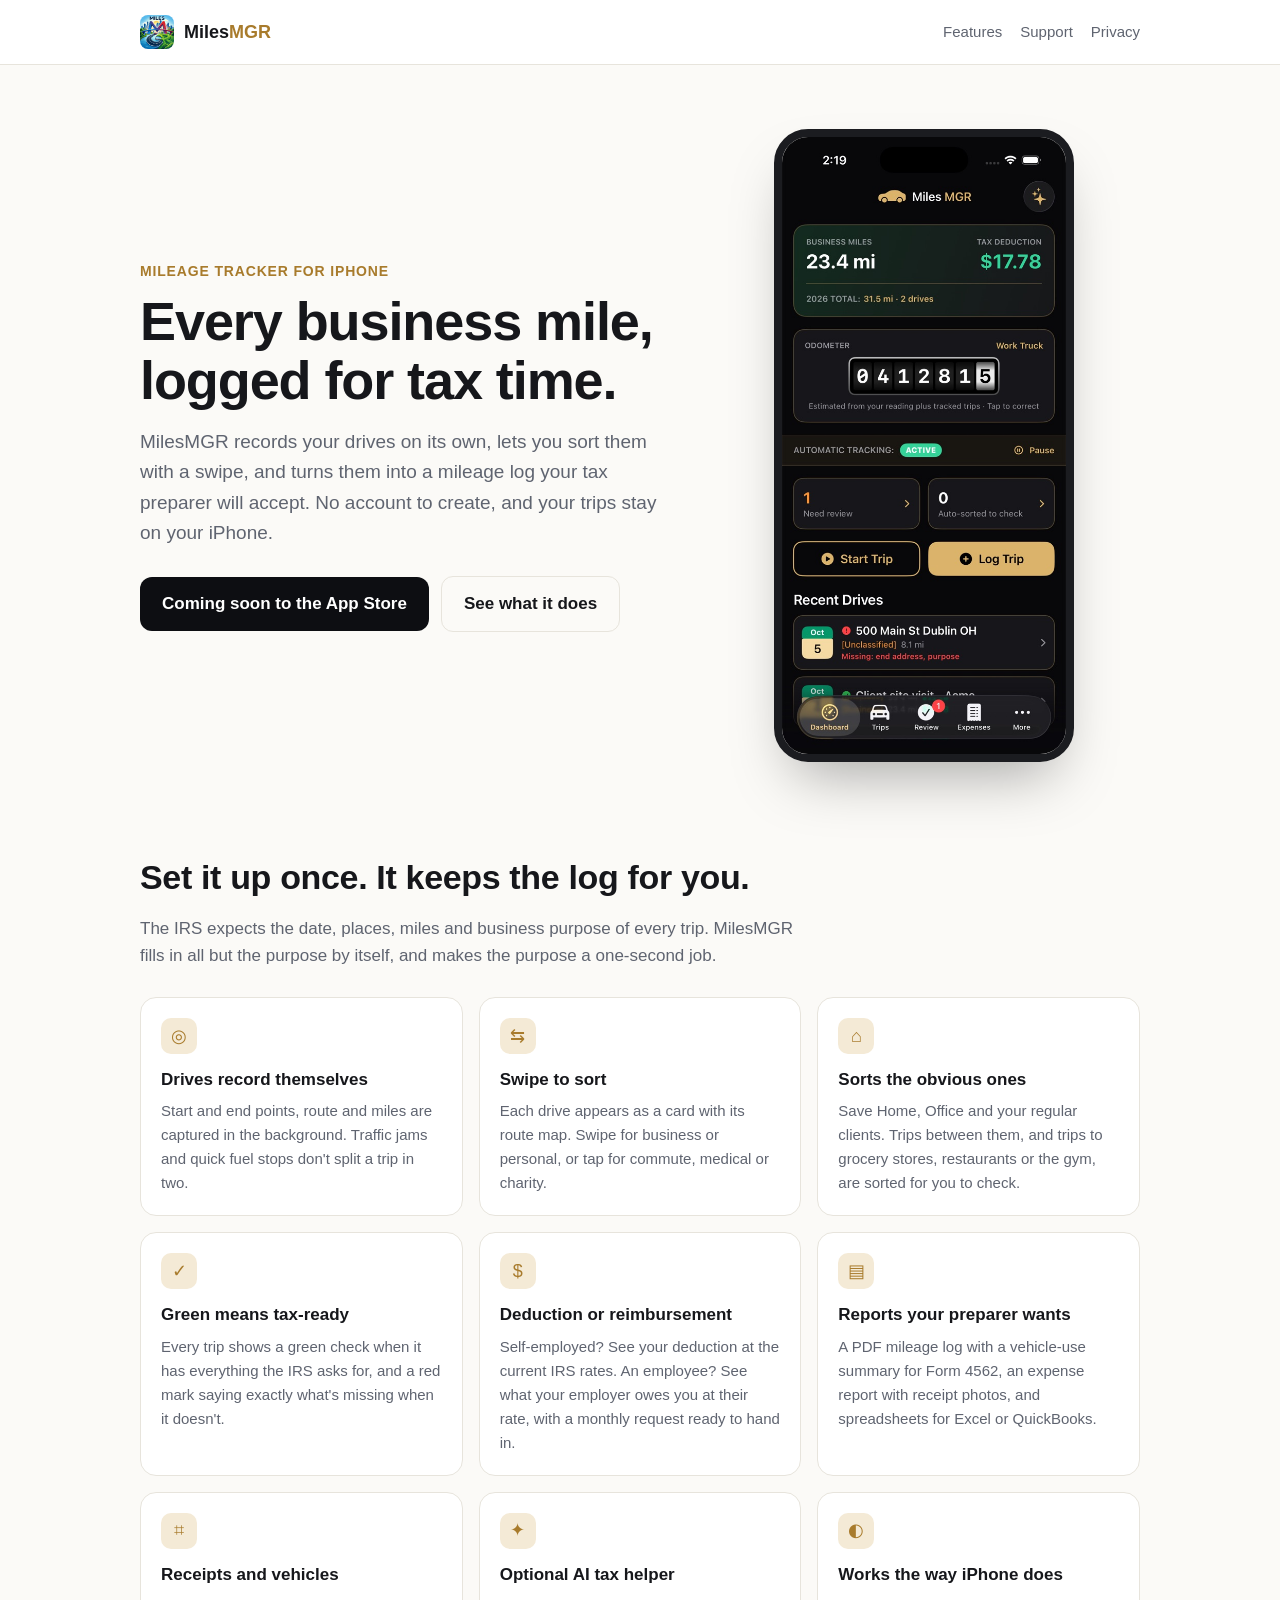
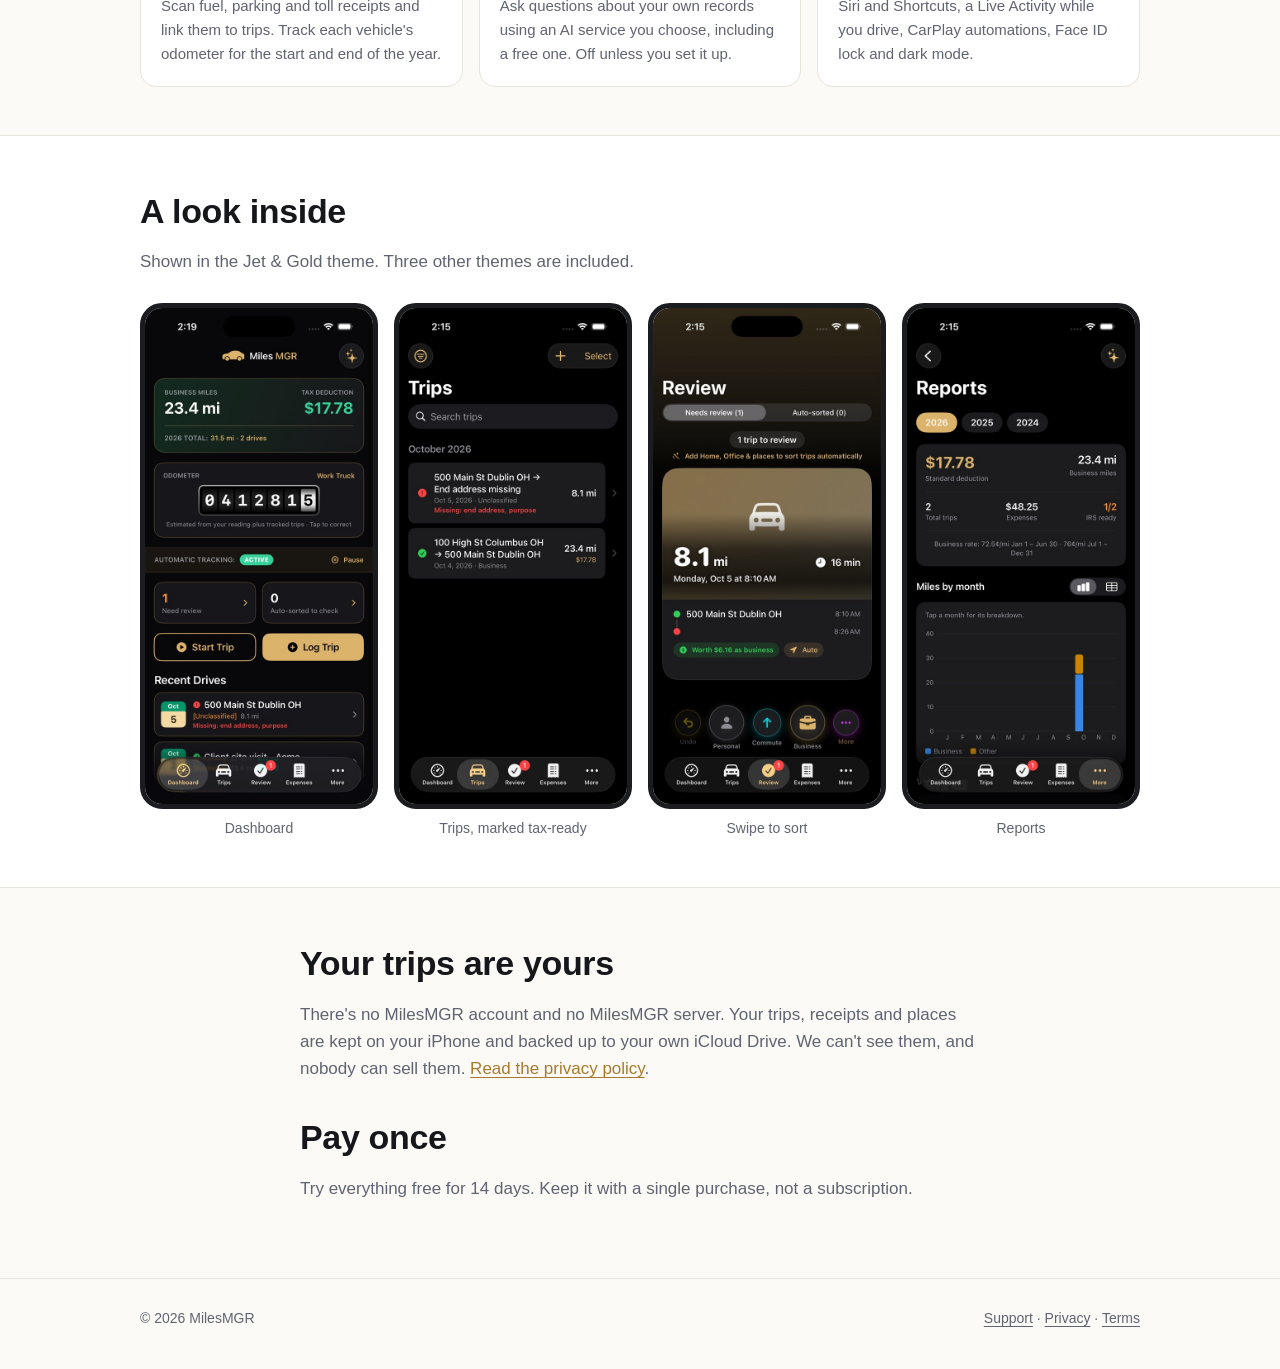
==== index.html @ 3731563b "MilesMGR website: home, support, privacy policy and terms Co-Authored-By: Claude Opus 5.5 <noreply@a" ====
<!doctype html>
<html lang="en">
<head>
<meta charset="utf-8">
<meta name="viewport" content="width=device-width, initial-scale=1">
<title>MilesMGR — Mileage Tracker for Taxes</title>
<meta name="description" content="MilesMGR records your drives automatically and turns them into an IRS-ready mileage log. No account, no subscription, and your trips stay on your iPhone.">
<meta property="og:title" content="MilesMGR — Mileage Tracker for Taxes">
<meta property="og:description" content="Automatic drive tracking, swipe to sort, IRS-ready reports. Your trips stay on your iPhone.">
<meta property="og:image" content="img/1-Dashboard.jpg">
<link rel="icon" href="img/icon.png">
<link rel="apple-touch-icon" href="img/icon.png">
<link rel="stylesheet" href="style.css">
</head>
<body>
<header class="site-head">
  <div class="wrap">
    <a class="brand" href="./"><img src="img/icon.png" alt=""><span>Miles<b>MGR</b></span></a>
    <nav class="nav">
      <a href="#features" class="hide-sm">Features</a>
      <a href="support.html">Support</a>
      <a href="privacy.html">Privacy</a>
    </nav>
  </div>
</header>

<main>
  <div class="wrap hero">
    <div>
      <div class="eyebrow">Mileage tracker for iPhone</div>
      <h1>Every business mile, logged for tax time.</h1>
      <p class="lede">MilesMGR records your drives on its own, lets you sort them with a swipe, and turns them into a mileage log your tax preparer will accept. No account to create, and your trips stay on your iPhone.</p>
      <div class="cta">
        <!-- Replace with the App Store link once the app is live. -->
        <a class="btn btn-primary" href="support.html">Coming soon to the App Store</a>
        <a class="btn btn-ghost" href="#features">See what it does</a>
      </div>
    </div>
    <img class="phone" src="img/1-Dashboard.jpg" alt="MilesMGR Dashboard showing business miles, the tax deduction so far, an odometer and recent drives" width="300">
  </div>

  <section id="features">
    <div class="wrap">
      <h2>Set it up once. It keeps the log for you.</h2>
      <p class="sub">The IRS expects the date, places, miles and business purpose of every trip. MilesMGR fills in all but the purpose by itself, and makes the purpose a one-second job.</p>
      <div class="grid">
        <div class="card"><div class="icon" aria-hidden="true">◎</div><h3>Drives record themselves</h3><p>Start and end points, route and miles are captured in the background. Traffic jams and quick fuel stops don't split a trip in two.</p></div>
        <div class="card"><div class="icon" aria-hidden="true">⇆</div><h3>Swipe to sort</h3><p>Each drive appears as a card with its route map. Swipe for business or personal, or tap for commute, medical or charity.</p></div>
        <div class="card"><div class="icon" aria-hidden="true">⌂</div><h3>Sorts the obvious ones</h3><p>Save Home, Office and your regular clients. Trips between them, and trips to grocery stores, restaurants or the gym, are sorted for you to check.</p></div>
        <div class="card"><div class="icon" aria-hidden="true">✓</div><h3>Green means tax-ready</h3><p>Every trip shows a green check when it has everything the IRS asks for, and a red mark saying exactly what's missing when it doesn't.</p></div>
        <div class="card"><div class="icon" aria-hidden="true">$</div><h3>Deduction or reimbursement</h3><p>Self-employed? See your deduction at the current IRS rates. An employee? See what your employer owes you at their rate, with a monthly request ready to hand in.</p></div>
        <div class="card"><div class="icon" aria-hidden="true">▤</div><h3>Reports your preparer wants</h3><p>A PDF mileage log with a vehicle-use summary for Form 4562, an expense report with receipt photos, and spreadsheets for Excel or QuickBooks.</p></div>
        <div class="card"><div class="icon" aria-hidden="true">⌗</div><h3>Receipts and vehicles</h3><p>Scan fuel, parking and toll receipts and link them to trips. Track each vehicle's odometer for the start and end of the year.</p></div>
        <div class="card"><div class="icon" aria-hidden="true">✦</div><h3>Optional AI tax helper</h3><p>Ask questions about your own records using an AI service you choose, including a free one. Off unless you set it up.</p></div>
        <div class="card"><div class="icon" aria-hidden="true">◐</div><h3>Works the way iPhone does</h3><p>Siri and Shortcuts, a Live Activity while you drive, CarPlay automations, Face ID lock and dark mode.</p></div>
      </div>
    </div>
  </section>

  <section class="band">
    <div class="wrap">
      <h2>A look inside</h2>
      <p class="sub">Shown in the Jet &amp; Gold theme. Three other themes are included.</p>
      <div class="shots">
        <figure><img src="img/1-Dashboard.jpg" alt="Dashboard with business miles, deduction and odometer" loading="lazy"><figcaption>Dashboard</figcaption></figure>
        <figure><img src="img/2-Trips.jpg" alt="Trips list with green and red tax-ready marks" loading="lazy"><figcaption>Trips, marked tax-ready</figcaption></figure>
        <figure><img src="img/3-Review.jpg" alt="Review card with a route map and Business, Personal and Commute buttons" loading="lazy"><figcaption>Swipe to sort</figcaption></figure>
        <figure><img src="img/5-Reports.jpg" alt="Reports with the yearly deduction and a miles-by-month chart" loading="lazy"><figcaption>Reports</figcaption></figure>
      </div>
    </div>
  </section>

  <section>
    <div class="wrap narrow">
      <h2>Your trips are yours</h2>
      <p class="sub">There's no MilesMGR account and no MilesMGR server. Your trips, receipts and places are kept on your iPhone and backed up to your own iCloud Drive. We can't see them, and nobody can sell them. <a href="privacy.html">Read the privacy policy</a>.</p>
      <h2>Pay once</h2>
      <p class="sub">Try everything free for 14 days. Keep it with a single purchase, not a subscription.</p>
    </div>
  </section>
</main>

<footer class="site-foot">
  <div class="wrap">
    <span>© 2026 MilesMGR</span>
    <span><a href="support.html">Support</a> · <a href="privacy.html">Privacy</a> · <a href="terms.html">Terms</a></span>
  </div>
</footer>
</body>
</html>
---- style.css ----
:root {
  --bg: #fbfaf7;
  --surface: #ffffff;
  --text: #16171b;
  --muted: #5f6470;
  --line: #e7e4dc;
  --gold: #a87b2c;
  --gold-soft: #f4ead6;
  --ink: #0d0e12;
  color-scheme: light dark;
}
@media (prefers-color-scheme: dark) {
  :root:not([data-theme="light"]) {
    --bg: #0b0c0f;
    --surface: #16181d;
    --text: #f2f1ee;
    --muted: #a2a5ad;
    --line: #2a2d34;
    --gold: #dcb36a;
    --gold-soft: #2a2418;
  }
}
:root[data-theme="dark"] {
  --bg: #0b0c0f; --surface: #16181d; --text: #f2f1ee; --muted: #a2a5ad;
  --line: #2a2d34; --gold: #dcb36a; --gold-soft: #2a2418;
}

* { box-sizing: border-box; margin: 0; padding: 0; }
html { -webkit-text-size-adjust: 100%; }
body {
  font: 17px/1.6 -apple-system, BlinkMacSystemFont, "SF Pro Text", "Segoe UI", Roboto, sans-serif;
  background: var(--bg);
  color: var(--text);
}
a { color: var(--gold); text-underline-offset: 3px; }
img { max-width: 100%; display: block; }

.wrap { max-width: 1040px; margin: 0 auto; padding: 0 20px; }
.narrow { max-width: 720px; }

/* Header */
.site-head { border-bottom: 1px solid var(--line); background: var(--surface); }
.site-head .wrap { display: flex; align-items: center; justify-content: space-between; gap: 16px; height: 64px; }
.brand { flex-shrink: 0; display: flex; align-items: center; gap: 10px; color: var(--text); text-decoration: none; font-weight: 700; font-size: 18px; }
.brand img { width: 34px; height: 34px; border-radius: 8px; }
.brand b { color: var(--gold); }
.nav { display: flex; gap: 18px; font-size: 15px; }
.nav a { color: var(--muted); text-decoration: none; }
.nav a:hover, .nav a[aria-current] { color: var(--text); }

/* Hero */
.hero > * { min-width: 0; }
.hero { padding-top: 64px; padding-bottom: 40px; display: grid; grid-template-columns: 1.1fr 0.9fr; gap: 40px; align-items: center; }
.eyebrow { color: var(--gold); font-weight: 600; font-size: 14px; letter-spacing: .06em; text-transform: uppercase; }
h1 { font-size: clamp(34px, 6vw, 54px); line-height: 1.08; letter-spacing: -0.02em; margin: 10px 0 18px; text-wrap: balance; }
.lede { font-size: 19px; color: var(--muted); max-width: 34em; }
.cta { display: flex; flex-wrap: wrap; gap: 12px; margin-top: 28px; align-items: center; }
.btn { display: inline-block; padding: 13px 22px; border-radius: 12px; font-weight: 600; text-decoration: none; }
.btn-primary { background: var(--ink); color: #fff; }
@media (prefers-color-scheme: dark) { :root:not([data-theme="light"]) .btn-primary { background: var(--gold); color: #111; } }
.btn-ghost { color: var(--text); border: 1px solid var(--line); }
.small { font-size: 14px; color: var(--muted); }
.phone { border-radius: 34px; border: 8px solid #1b1c20; box-shadow: 0 30px 60px -20px rgba(0,0,0,.35); width: 100%; max-width: 300px; height: auto; margin: 0 auto; }

/* Sections */
section { padding: 48px 0; }
h2 { font-size: clamp(26px, 4vw, 34px); letter-spacing: -0.01em; margin-bottom: 10px; text-wrap: balance; }
.sub { color: var(--muted); max-width: 40em; margin-bottom: 28px; }
.grid { display: grid; grid-template-columns: repeat(3, 1fr); gap: 16px; }
.card { background: var(--surface); border: 1px solid var(--line); border-radius: 16px; padding: 20px; }
.card h3 { font-size: 17px; margin-bottom: 6px; }
.card p { color: var(--muted); font-size: 15px; }
.icon { width: 36px; height: 36px; border-radius: 10px; background: var(--gold-soft); color: var(--gold); display: grid; place-items: center; font-size: 18px; margin-bottom: 12px; }

.shots { display: grid; grid-template-columns: repeat(4, 1fr); gap: 16px; }
.shots figure { text-align: center; }
.shots img { border-radius: 22px; border: 5px solid #1b1c20; }
.shots figcaption { font-size: 14px; color: var(--muted); margin-top: 8px; }

.compare { width: 100%; border-collapse: collapse; background: var(--surface); border: 1px solid var(--line); border-radius: 16px; overflow: hidden; font-size: 15px; }
.compare th, .compare td { padding: 12px 16px; text-align: left; border-bottom: 1px solid var(--line); }
.compare tr:last-child td { border-bottom: 0; }
.compare th { font-size: 13px; text-transform: uppercase; letter-spacing: .05em; color: var(--muted); }
.yes { color: var(--gold); font-weight: 700; }
.table-scroll { overflow-x: auto; }

.band { background: var(--surface); border-top: 1px solid var(--line); border-bottom: 1px solid var(--line); }

/* Documents (privacy, terms, support) */
.doc { padding-top: 48px; padding-bottom: 72px; }
.doc h1 { font-size: clamp(30px, 5vw, 40px); margin-bottom: 6px; }
.doc .updated { color: var(--muted); font-size: 14px; margin-bottom: 28px; }
.doc h2 { font-size: 21px; margin: 32px 0 8px; }
.doc p, .doc li { max-width: 68ch; }
.doc p { margin-bottom: 12px; }
.doc ul { padding-left: 22px; margin-bottom: 12px; }
.doc li { margin-bottom: 6px; }
.summary { background: var(--gold-soft); border-radius: 14px; padding: 18px 20px; margin-bottom: 8px; }
.summary ul { margin: 6px 0 0; }
.faq details { background: var(--surface); border: 1px solid var(--line); border-radius: 12px; padding: 14px 18px; margin-bottom: 10px; }
.faq summary { cursor: pointer; font-weight: 600; }
.faq details p { margin: 10px 0 2px; color: var(--muted); }
.contact { background: var(--surface); border: 1px solid var(--line); border-radius: 16px; padding: 22px; margin: 8px 0 28px; }
.contact a.btn { margin-top: 12px; }

/* Footer */
.site-foot { border-top: 1px solid var(--line); padding: 28px 0 40px; color: var(--muted); font-size: 14px; }
.site-foot .wrap { display: flex; flex-wrap: wrap; justify-content: space-between; gap: 12px; }
.site-foot a { color: var(--muted); }

@media (max-width: 820px) {
  .hero { grid-template-columns: 1fr; padding-top: 40px; }
  .grid { grid-template-columns: 1fr; }
  .shots { grid-template-columns: repeat(2, 1fr); }
  .nav { gap: 14px; font-size: 14px; }
}
@media (max-width: 420px) {
  .nav a.hide-sm { display: none; }
  .brand { font-size: 17px; }
  .brand img { width: 30px; height: 30px; }
}
@media (max-width: 340px) {
  .wrap { padding: 0 14px; }
  .nav { gap: 10px; }
}
body { overflow-wrap: break-word; }
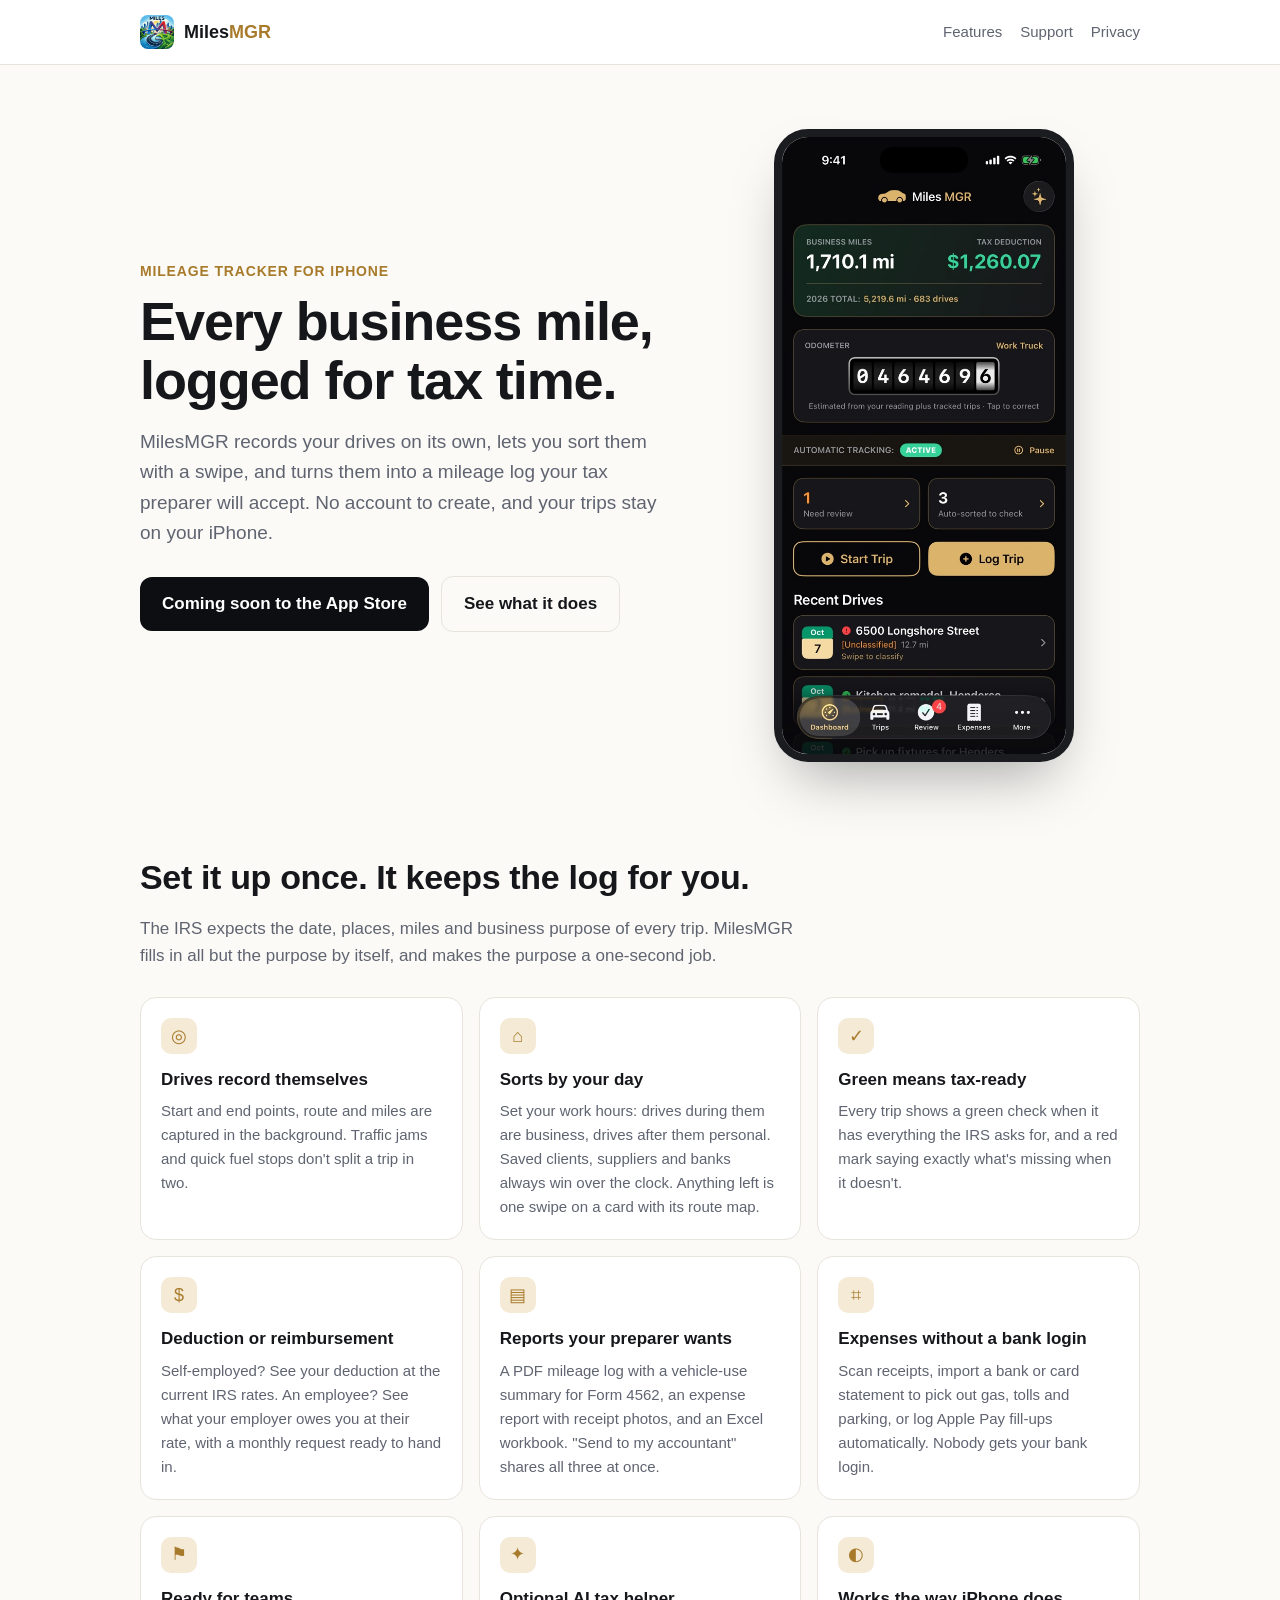
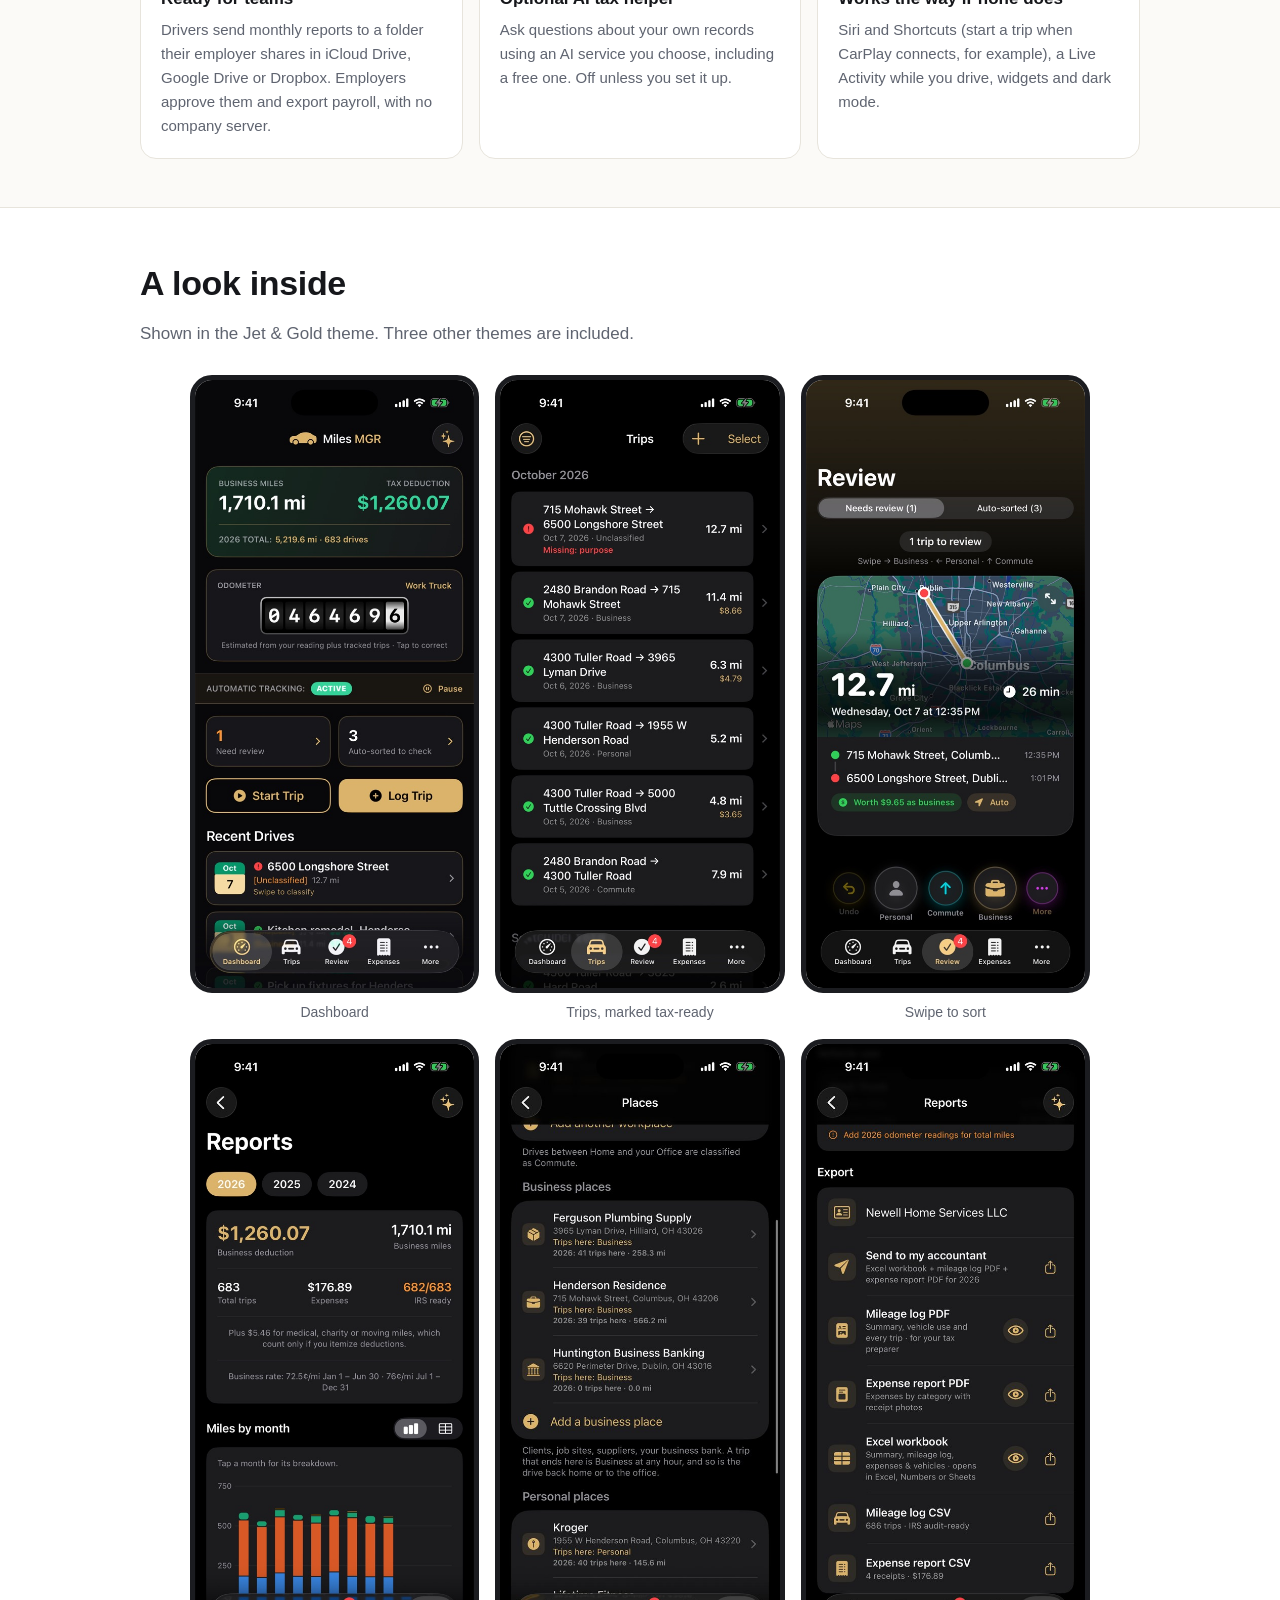
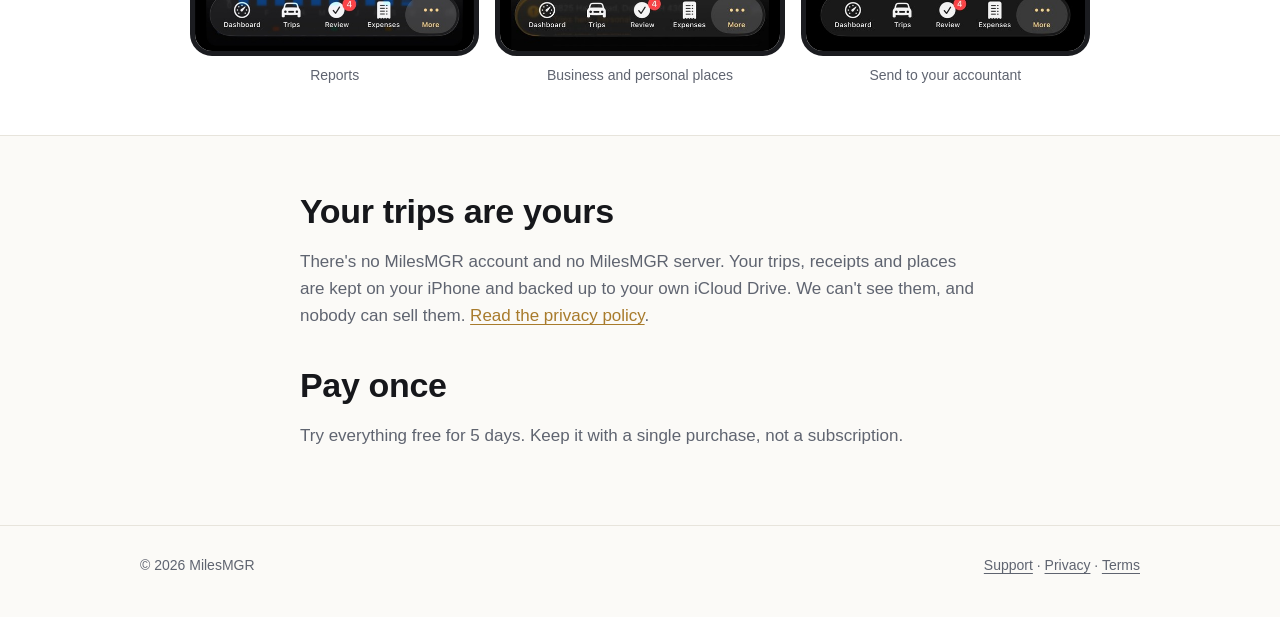
==== commit 3c5e5154: "Bring the site up to date with the app 5-day trial; work hours and business/personal places; Excel a" ====
--- a/index.html
+++ b/index.html
@@ -4,9 +4,9 @@
 <meta charset="utf-8">
 <meta name="viewport" content="width=device-width, initial-scale=1">
 <title>MilesMGR — Mileage Tracker for Taxes</title>
-<meta name="description" content="MilesMGR records your drives automatically and turns them into an IRS-ready mileage log. No account, no subscription, and your trips stay on your iPhone.">
+<meta name="description" content="MilesMGR records your drives automatically, sorts them by your work hours and places, and turns them into an IRS-ready mileage log. Free 5-day trial, then pay once. Your trips stay on your iPhone.">
 <meta property="og:title" content="MilesMGR — Mileage Tracker for Taxes">
-<meta property="og:description" content="Automatic drive tracking, swipe to sort, IRS-ready reports. Your trips stay on your iPhone.">
+<meta property="og:description" content="Automatic drive tracking, smart sorting, IRS-ready reports. Pay once; your trips stay on your iPhone.">
 <meta property="og:image" content="img/1-Dashboard.jpg">
 <link rel="icon" href="img/icon.png">
 <link rel="apple-touch-icon" href="img/icon.png">
@@ -45,14 +45,14 @@
       <p class="sub">The IRS expects the date, places, miles and business purpose of every trip. MilesMGR fills in all but the purpose by itself, and makes the purpose a one-second job.</p>
       <div class="grid">
         <div class="card"><div class="icon" aria-hidden="true">◎</div><h3>Drives record themselves</h3><p>Start and end points, route and miles are captured in the background. Traffic jams and quick fuel stops don't split a trip in two.</p></div>
-        <div class="card"><div class="icon" aria-hidden="true">⇆</div><h3>Swipe to sort</h3><p>Each drive appears as a card with its route map. Swipe for business or personal, or tap for commute, medical or charity.</p></div>
-        <div class="card"><div class="icon" aria-hidden="true">⌂</div><h3>Sorts the obvious ones</h3><p>Save Home, Office and your regular clients. Trips between them, and trips to grocery stores, restaurants or the gym, are sorted for you to check.</p></div>
+        <div class="card"><div class="icon" aria-hidden="true">⌂</div><h3>Sorts by your day</h3><p>Set your work hours: drives during them are business, drives after them personal. Saved clients, suppliers and banks always win over the clock. Anything left is one swipe on a card with its route map.</p></div>
         <div class="card"><div class="icon" aria-hidden="true">✓</div><h3>Green means tax-ready</h3><p>Every trip shows a green check when it has everything the IRS asks for, and a red mark saying exactly what's missing when it doesn't.</p></div>
         <div class="card"><div class="icon" aria-hidden="true">$</div><h3>Deduction or reimbursement</h3><p>Self-employed? See your deduction at the current IRS rates. An employee? See what your employer owes you at their rate, with a monthly request ready to hand in.</p></div>
-        <div class="card"><div class="icon" aria-hidden="true">▤</div><h3>Reports your preparer wants</h3><p>A PDF mileage log with a vehicle-use summary for Form 4562, an expense report with receipt photos, and spreadsheets for Excel or QuickBooks.</p></div>
-        <div class="card"><div class="icon" aria-hidden="true">⌗</div><h3>Receipts and vehicles</h3><p>Scan fuel, parking and toll receipts and link them to trips. Track each vehicle's odometer for the start and end of the year.</p></div>
+        <div class="card"><div class="icon" aria-hidden="true">▤</div><h3>Reports your preparer wants</h3><p>A PDF mileage log with a vehicle-use summary for Form 4562, an expense report with receipt photos, and an Excel workbook. "Send to my accountant" shares all three at once.</p></div>
+        <div class="card"><div class="icon" aria-hidden="true">⌗</div><h3>Expenses without a bank login</h3><p>Scan receipts, import a bank or card statement to pick out gas, tolls and parking, or log Apple Pay fill-ups automatically. Nobody gets your bank login.</p></div>
+        <div class="card"><div class="icon" aria-hidden="true">⚑</div><h3>Ready for teams</h3><p>Drivers send monthly reports to a folder their employer shares in iCloud Drive, Google Drive or Dropbox. Employers approve them and export payroll, with no company server.</p></div>
         <div class="card"><div class="icon" aria-hidden="true">✦</div><h3>Optional AI tax helper</h3><p>Ask questions about your own records using an AI service you choose, including a free one. Off unless you set it up.</p></div>
-        <div class="card"><div class="icon" aria-hidden="true">◐</div><h3>Works the way iPhone does</h3><p>Siri and Shortcuts, a Live Activity while you drive, CarPlay automations, Face ID lock and dark mode.</p></div>
+        <div class="card"><div class="icon" aria-hidden="true">◐</div><h3>Works the way iPhone does</h3><p>Siri and Shortcuts (start a trip when CarPlay connects, for example), a Live Activity while you drive, widgets and dark mode.</p></div>
       </div>
     </div>
   </section>
@@ -66,6 +66,8 @@
         <figure><img src="img/2-Trips.jpg" alt="Trips list with green and red tax-ready marks" loading="lazy"><figcaption>Trips, marked tax-ready</figcaption></figure>
         <figure><img src="img/3-Review.jpg" alt="Review card with a route map and Business, Personal and Commute buttons" loading="lazy"><figcaption>Swipe to sort</figcaption></figure>
         <figure><img src="img/5-Reports.jpg" alt="Reports with the yearly deduction and a miles-by-month chart" loading="lazy"><figcaption>Reports</figcaption></figure>
+        <figure><img src="img/6-Places.jpg" alt="Places screen with business places such as a supplier and a business bank, and personal places such as a grocery store" loading="lazy"><figcaption>Business and personal places</figcaption></figure>
+        <figure><img src="img/7-Export.jpg" alt="Export options: Send to my accountant, PDF reports and an Excel workbook" loading="lazy"><figcaption>Send to your accountant</figcaption></figure>
       </div>
     </div>
   </section>
@@ -75,7 +77,7 @@
       <h2>Your trips are yours</h2>
       <p class="sub">There's no MilesMGR account and no MilesMGR server. Your trips, receipts and places are kept on your iPhone and backed up to your own iCloud Drive. We can't see them, and nobody can sell them. <a href="privacy.html">Read the privacy policy</a>.</p>
       <h2>Pay once</h2>
-      <p class="sub">Try everything free for 14 days. Keep it with a single purchase, not a subscription.</p>
+      <p class="sub">Try everything free for 5 days. Keep it with a single purchase, not a subscription.</p>
     </div>
   </section>
 </main>
--- a/style.css
+++ b/style.css
@@ -72,7 +72,7 @@
 .card p { color: var(--muted); font-size: 15px; }
 .icon { width: 36px; height: 36px; border-radius: 10px; background: var(--gold-soft); color: var(--gold); display: grid; place-items: center; font-size: 18px; margin-bottom: 12px; }
 
-.shots { display: grid; grid-template-columns: repeat(4, 1fr); gap: 16px; }
+.shots { display: grid; grid-template-columns: repeat(3, 1fr); gap: 16px; max-width: 900px; margin: 0 auto; }
 .shots figure { text-align: center; }
 .shots img { border-radius: 22px; border: 5px solid #1b1c20; }
 .shots figcaption { font-size: 14px; color: var(--muted); margin-top: 8px; }
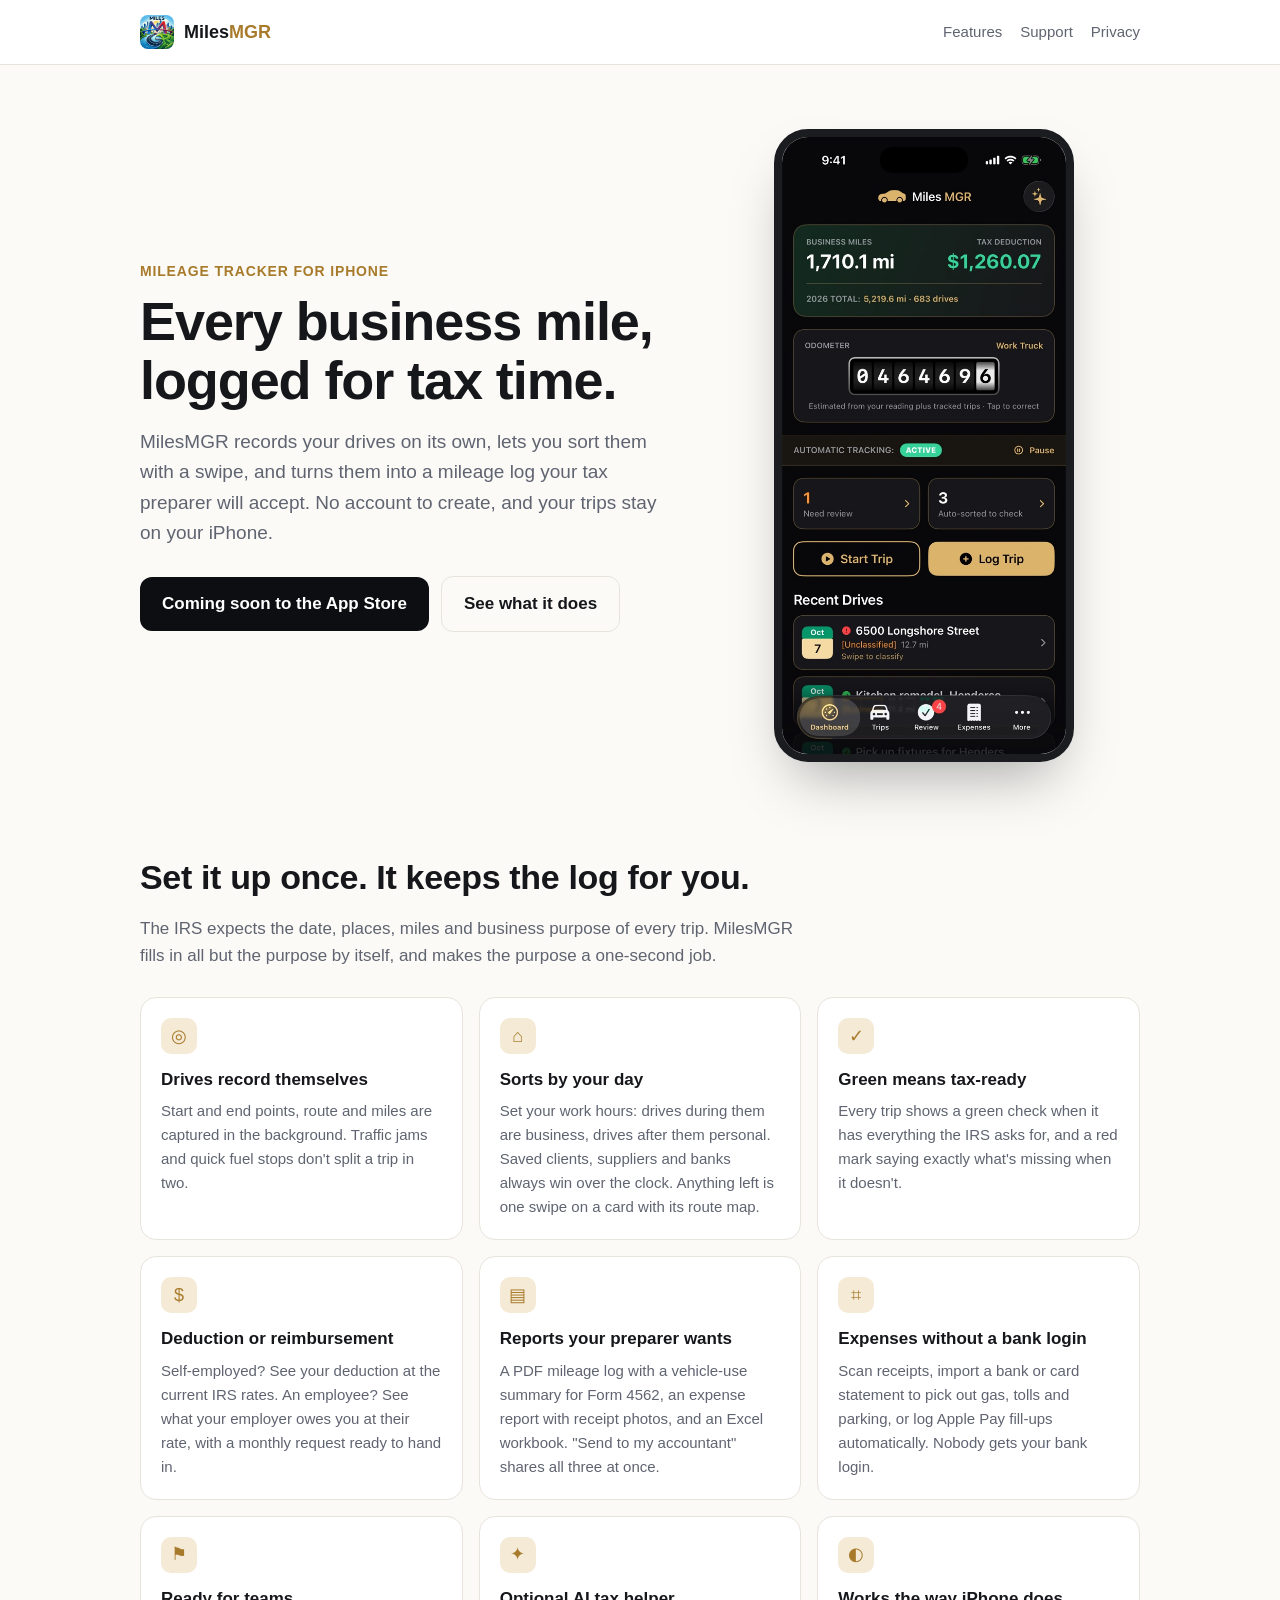
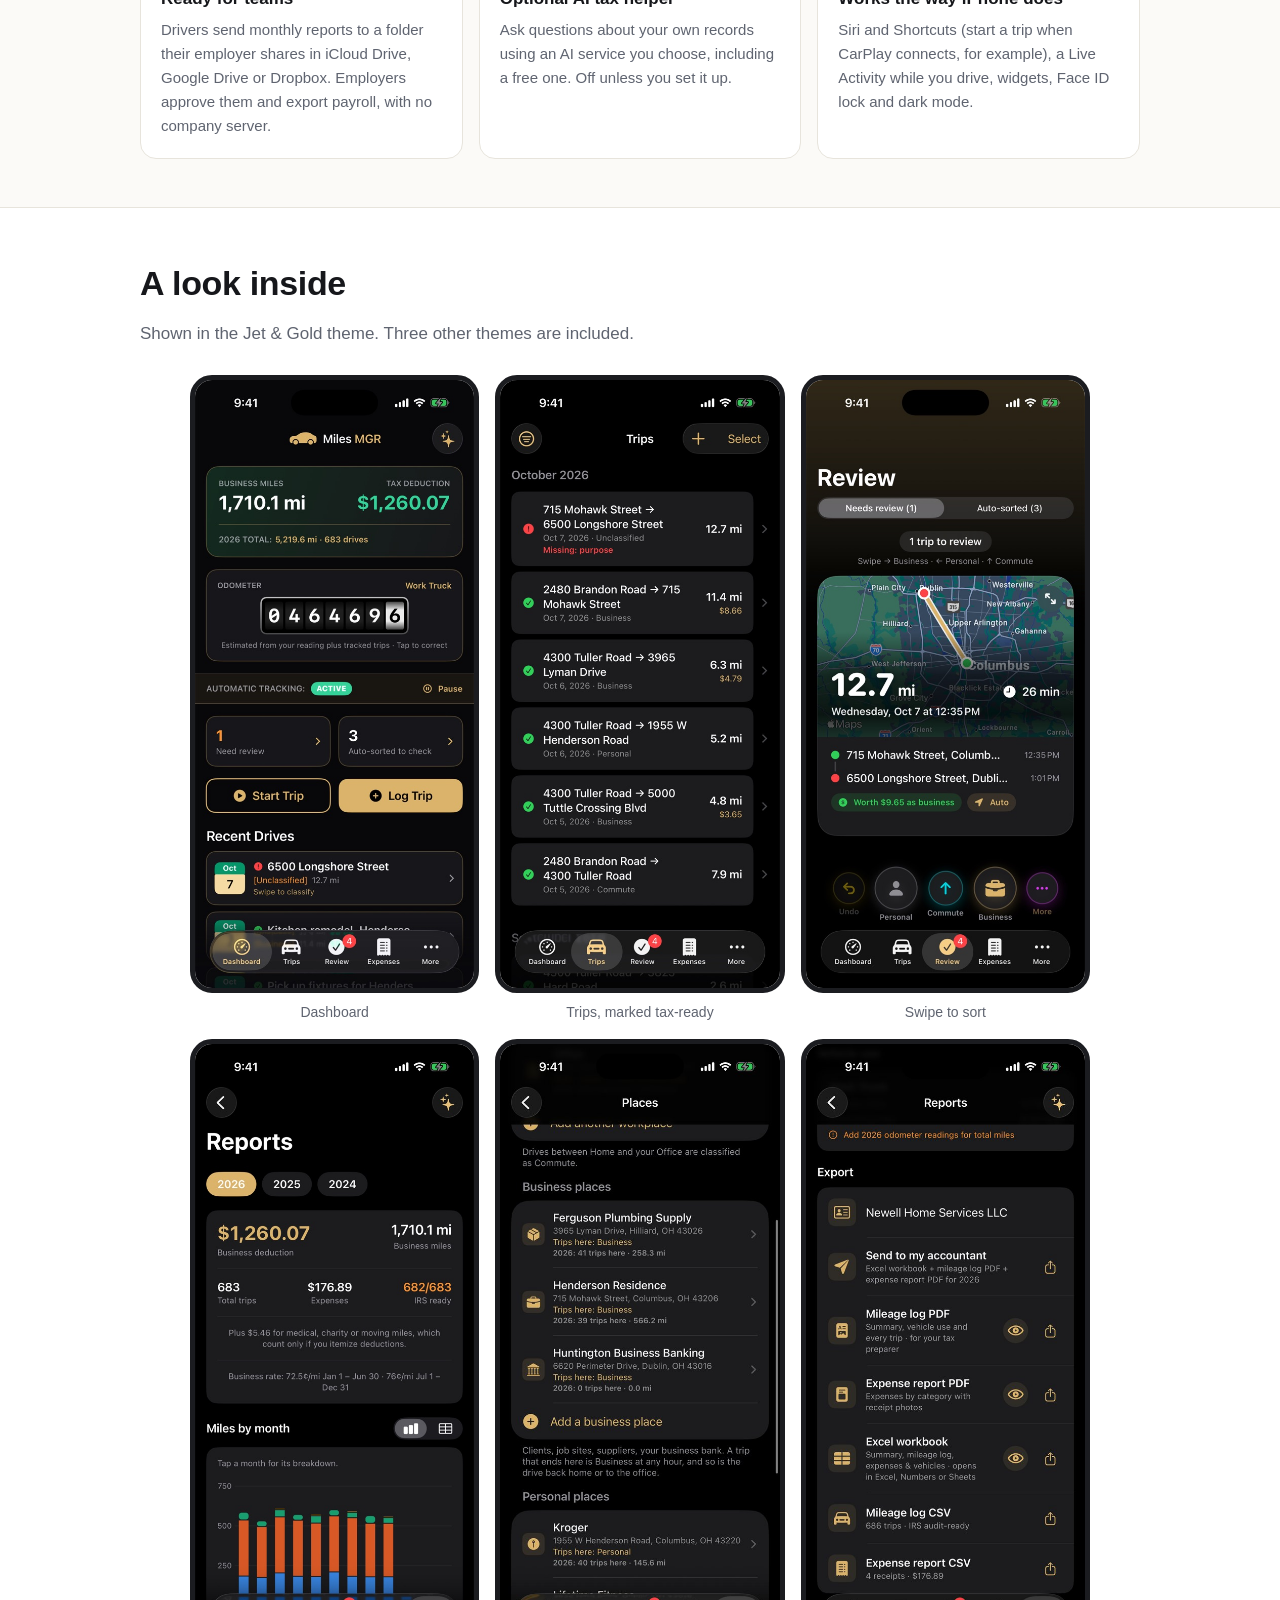
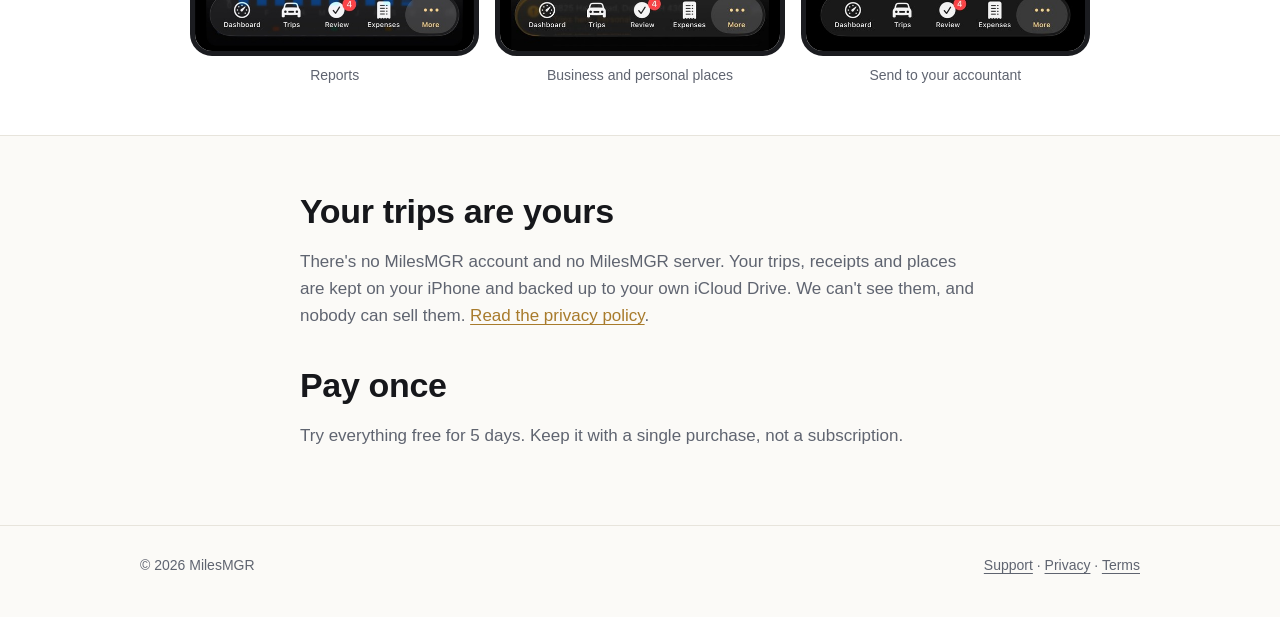
==== commit c65006d0: "Face ID lock is back on the home page (it now works in the app) Co-Authored-By: Claude Opus 5.5 <nor" ====
--- a/index.html
+++ b/index.html
@@ -52,7 +52,7 @@
         <div class="card"><div class="icon" aria-hidden="true">⌗</div><h3>Expenses without a bank login</h3><p>Scan receipts, import a bank or card statement to pick out gas, tolls and parking, or log Apple Pay fill-ups automatically. Nobody gets your bank login.</p></div>
         <div class="card"><div class="icon" aria-hidden="true">⚑</div><h3>Ready for teams</h3><p>Drivers send monthly reports to a folder their employer shares in iCloud Drive, Google Drive or Dropbox. Employers approve them and export payroll, with no company server.</p></div>
         <div class="card"><div class="icon" aria-hidden="true">✦</div><h3>Optional AI tax helper</h3><p>Ask questions about your own records using an AI service you choose, including a free one. Off unless you set it up.</p></div>
-        <div class="card"><div class="icon" aria-hidden="true">◐</div><h3>Works the way iPhone does</h3><p>Siri and Shortcuts (start a trip when CarPlay connects, for example), a Live Activity while you drive, widgets and dark mode.</p></div>
+        <div class="card"><div class="icon" aria-hidden="true">◐</div><h3>Works the way iPhone does</h3><p>Siri and Shortcuts (start a trip when CarPlay connects, for example), a Live Activity while you drive, widgets, Face ID lock and dark mode.</p></div>
       </div>
     </div>
   </section>
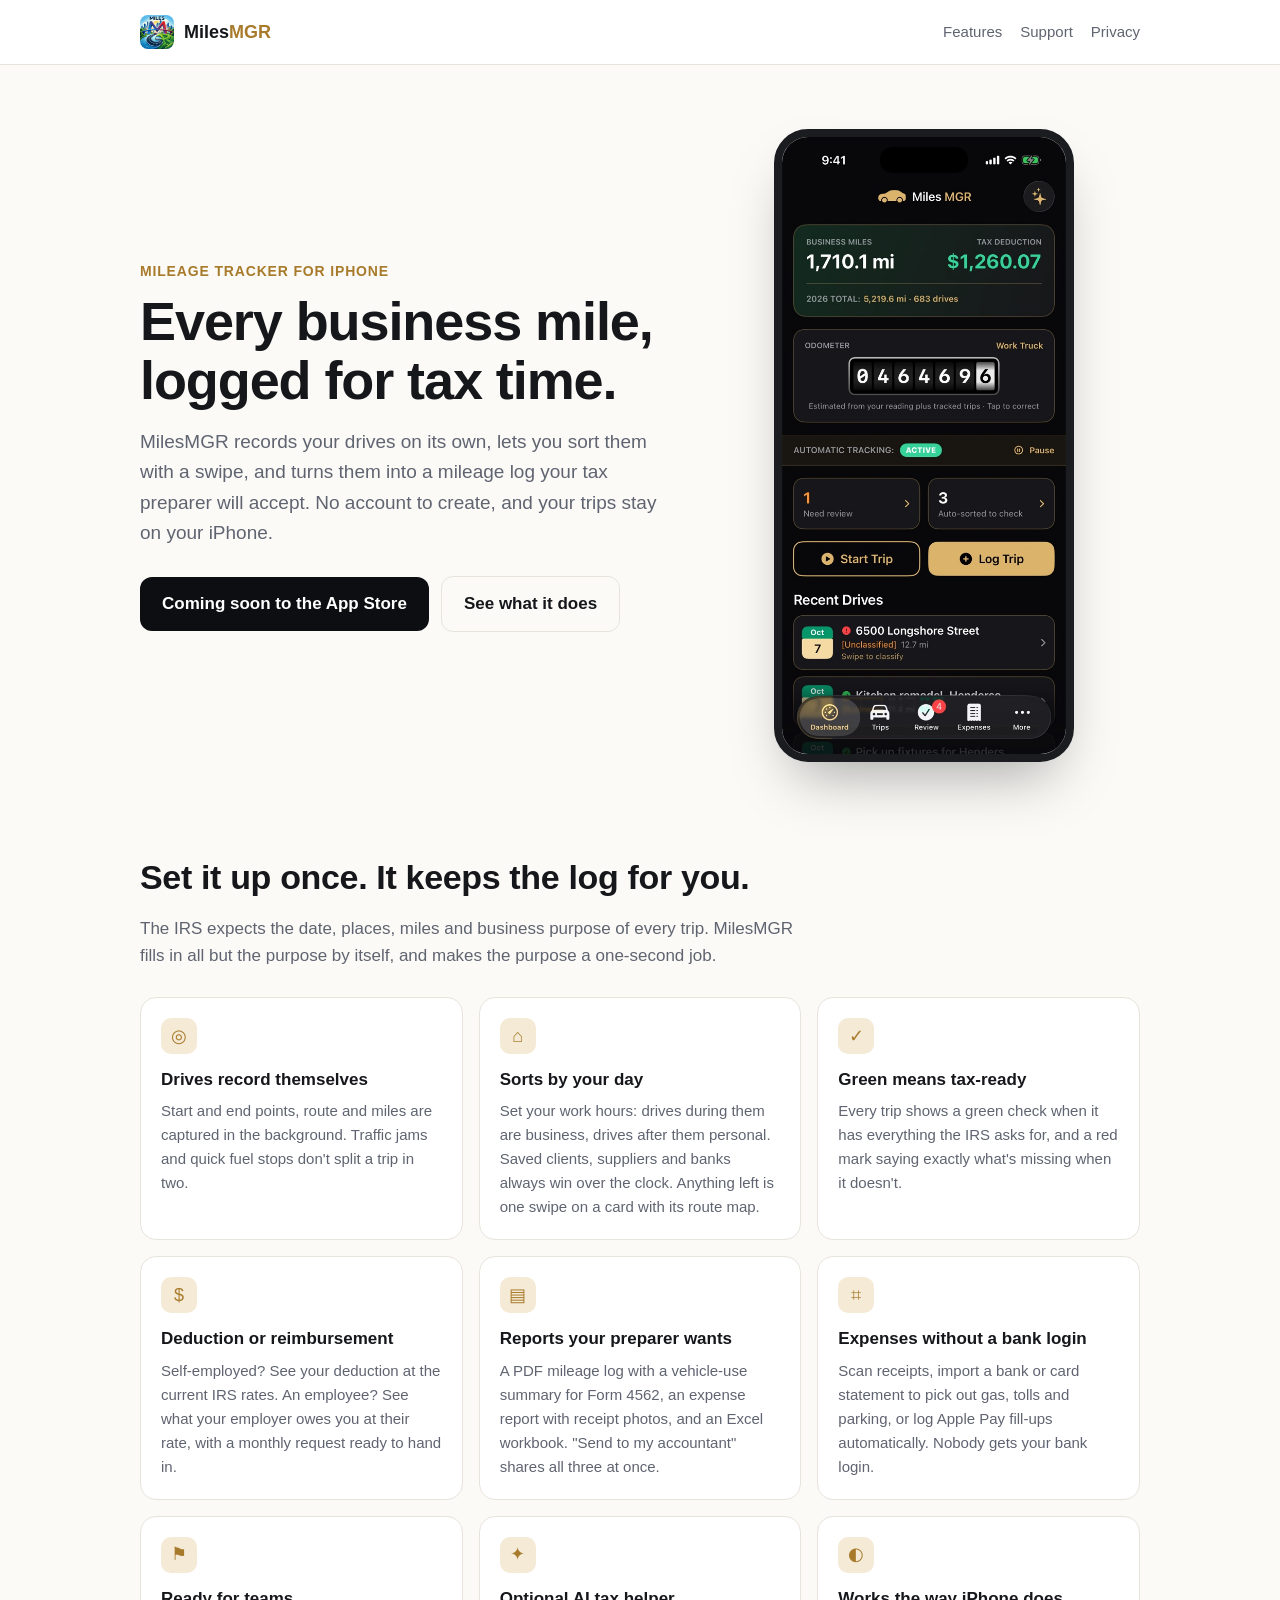
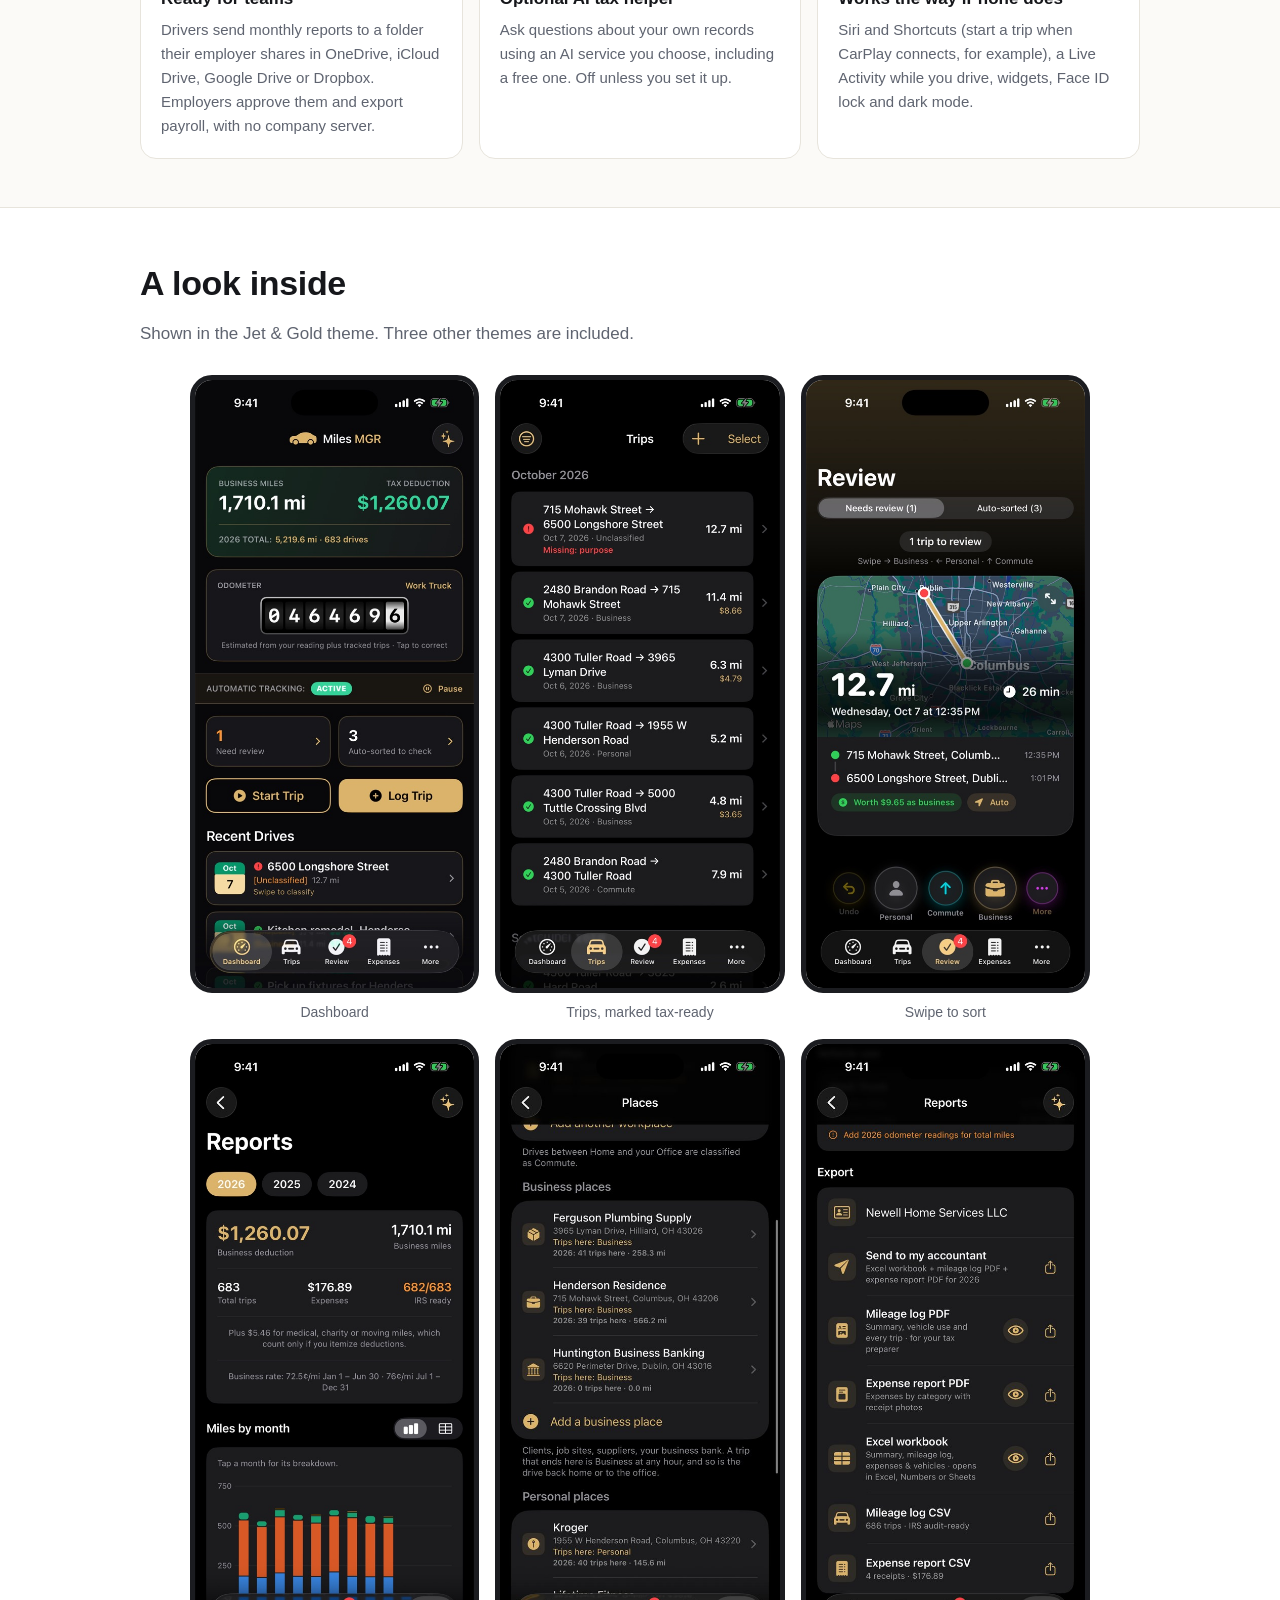
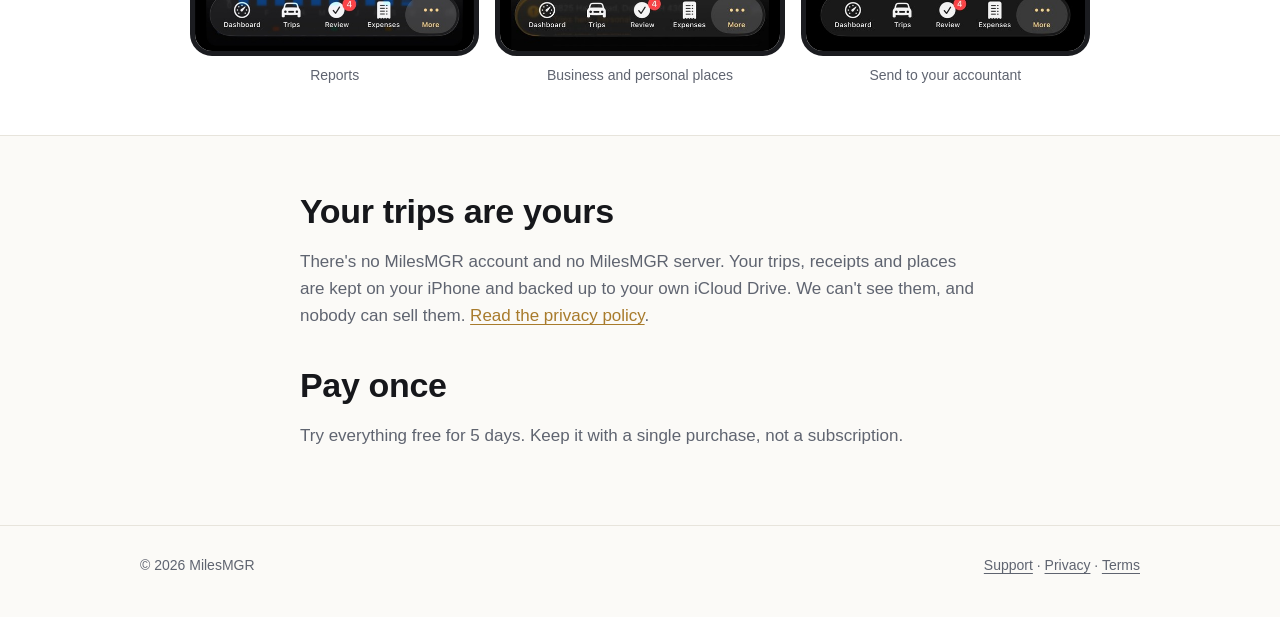
==== commit a3e95af5: "Name OneDrive for team reports, with the Add to OneDrive step Co-Authored-By: Claude Opus 5.5 <norep" ====
--- a/index.html
+++ b/index.html
@@ -50,7 +50,7 @@
         <div class="card"><div class="icon" aria-hidden="true">$</div><h3>Deduction or reimbursement</h3><p>Self-employed? See your deduction at the current IRS rates. An employee? See what your employer owes you at their rate, with a monthly request ready to hand in.</p></div>
         <div class="card"><div class="icon" aria-hidden="true">▤</div><h3>Reports your preparer wants</h3><p>A PDF mileage log with a vehicle-use summary for Form 4562, an expense report with receipt photos, and an Excel workbook. "Send to my accountant" shares all three at once.</p></div>
         <div class="card"><div class="icon" aria-hidden="true">⌗</div><h3>Expenses without a bank login</h3><p>Scan receipts, import a bank or card statement to pick out gas, tolls and parking, or log Apple Pay fill-ups automatically. Nobody gets your bank login.</p></div>
-        <div class="card"><div class="icon" aria-hidden="true">⚑</div><h3>Ready for teams</h3><p>Drivers send monthly reports to a folder their employer shares in iCloud Drive, Google Drive or Dropbox. Employers approve them and export payroll, with no company server.</p></div>
+        <div class="card"><div class="icon" aria-hidden="true">⚑</div><h3>Ready for teams</h3><p>Drivers send monthly reports to a folder their employer shares in OneDrive, iCloud Drive, Google Drive or Dropbox. Employers approve them and export payroll, with no company server.</p></div>
         <div class="card"><div class="icon" aria-hidden="true">✦</div><h3>Optional AI tax helper</h3><p>Ask questions about your own records using an AI service you choose, including a free one. Off unless you set it up.</p></div>
         <div class="card"><div class="icon" aria-hidden="true">◐</div><h3>Works the way iPhone does</h3><p>Siri and Shortcuts (start a trip when CarPlay connects, for example), a Live Activity while you drive, widgets, Face ID lock and dark mode.</p></div>
       </div>
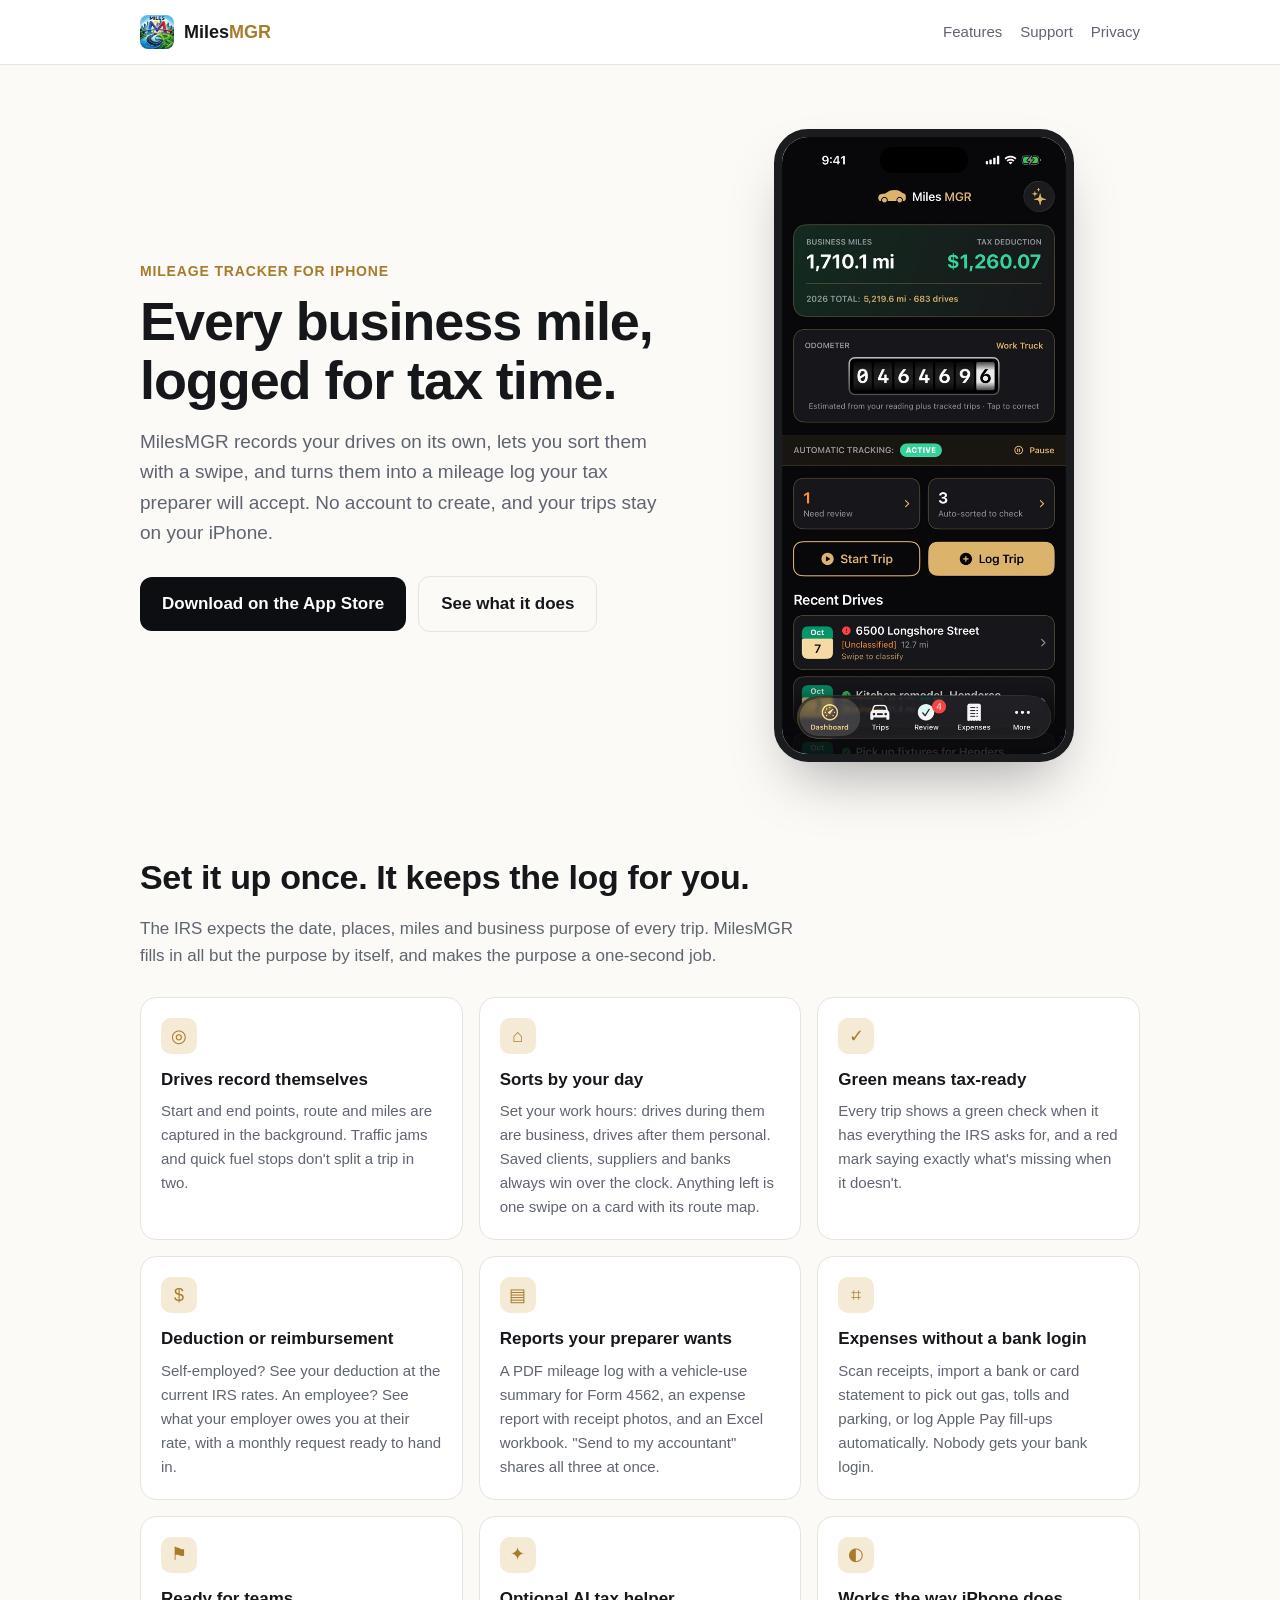
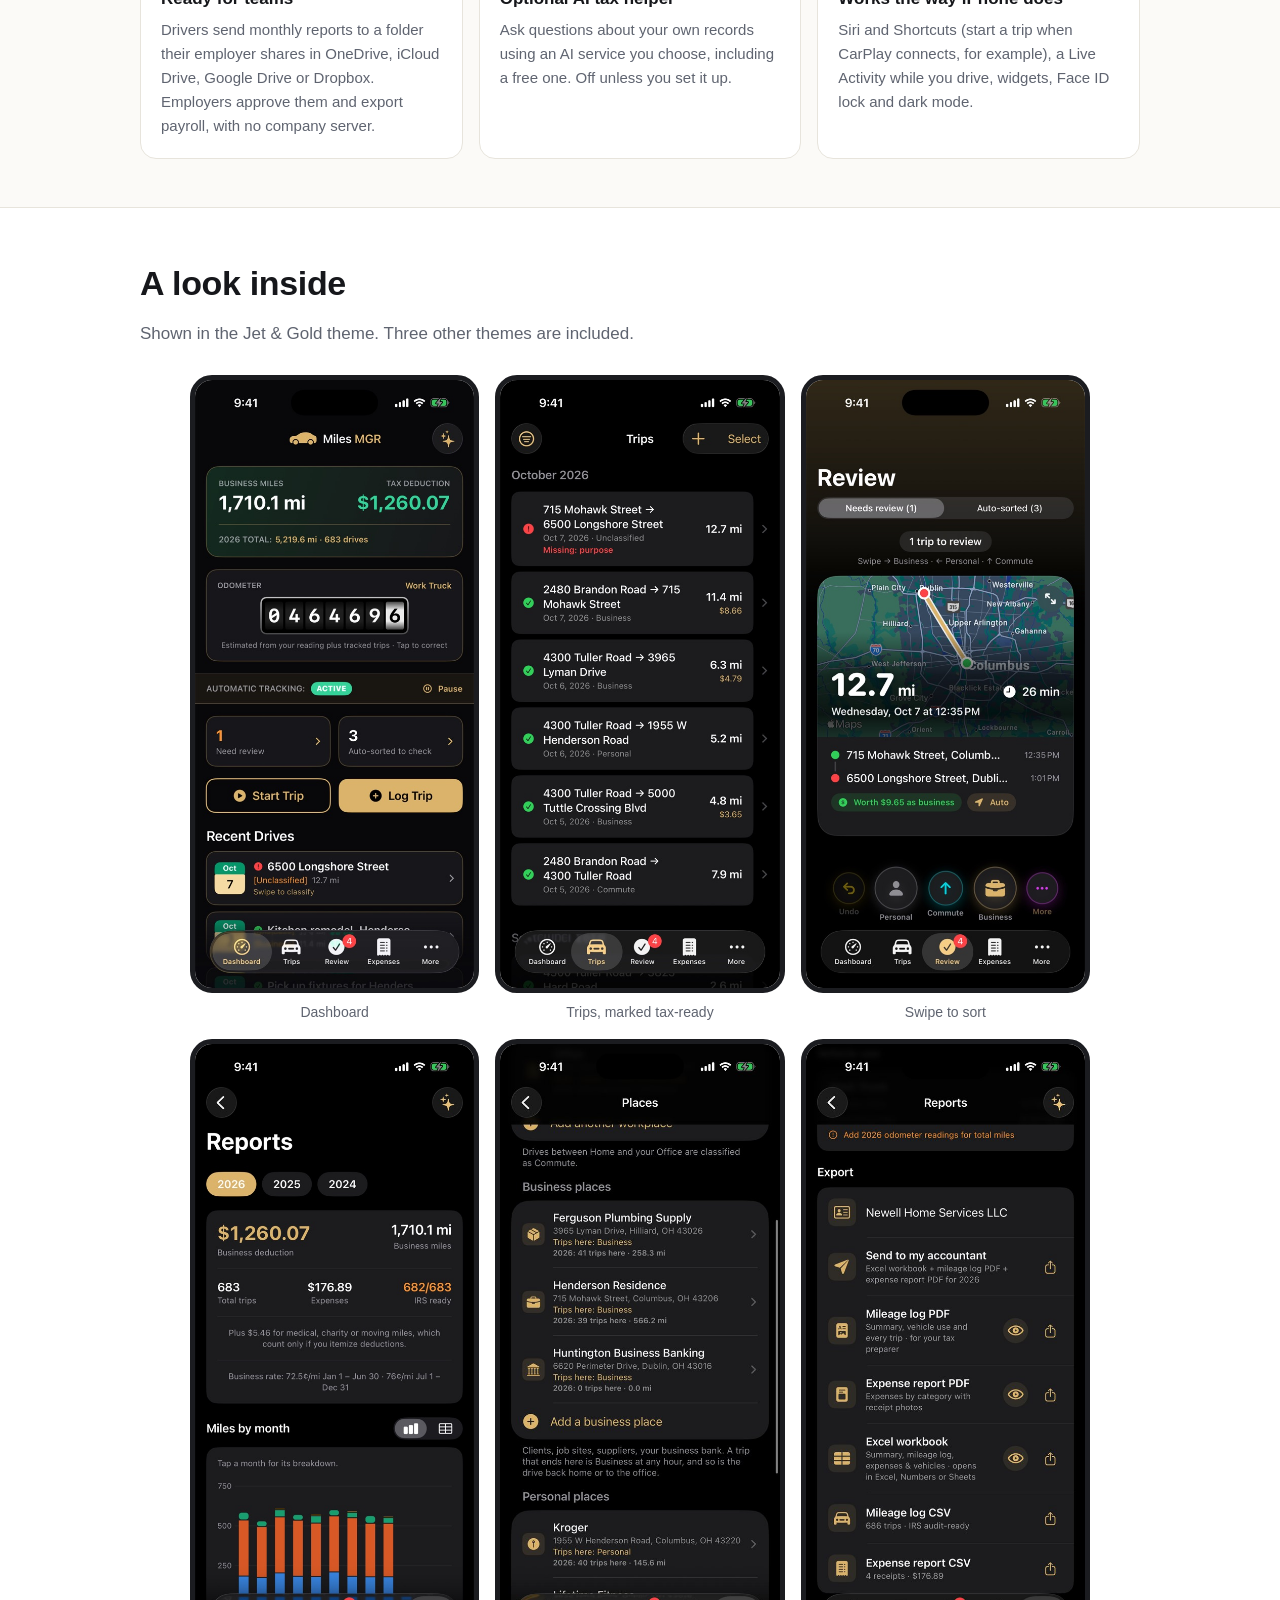
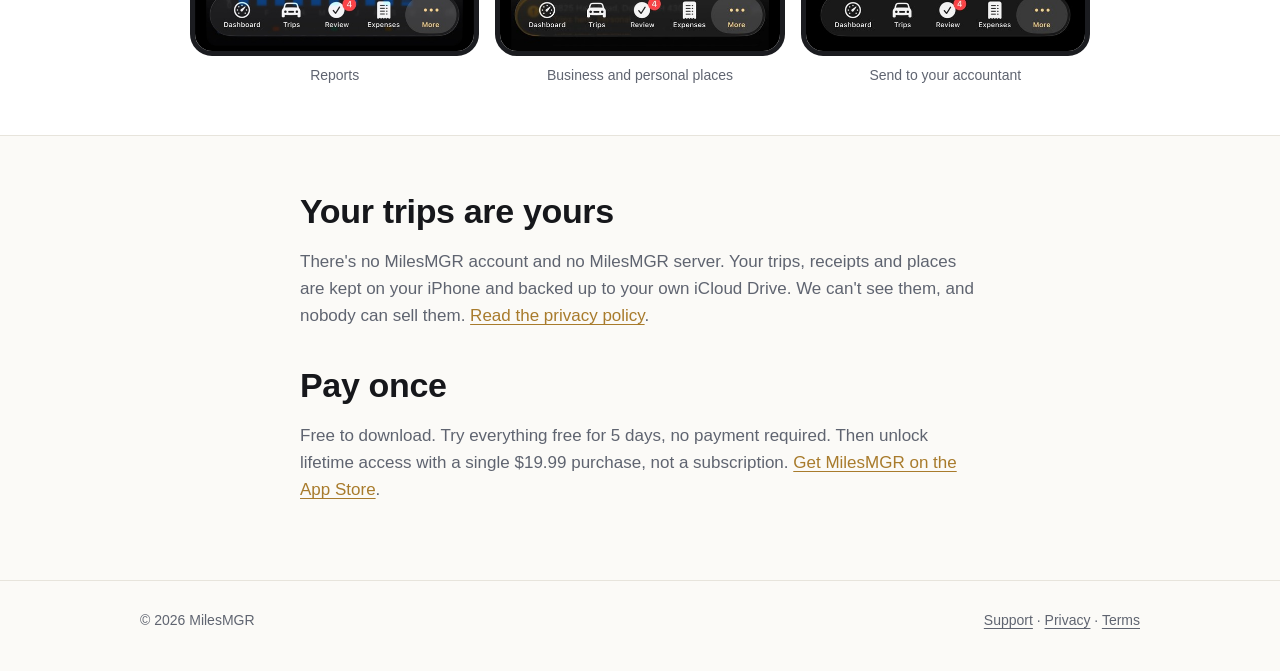
==== commit 3bae41cd: "Microsite: link to the App Store now that MilesMGR is released; show trial and one-time price Co-Aut" ====
--- a/index.html
+++ b/index.html
@@ -4,7 +4,7 @@
 <meta charset="utf-8">
 <meta name="viewport" content="width=device-width, initial-scale=1">
 <title>MilesMGR — Mileage Tracker for Taxes</title>
-<meta name="description" content="MilesMGR records your drives automatically, sorts them by your work hours and places, and turns them into an IRS-ready mileage log. Free 5-day trial, then pay once. Your trips stay on your iPhone.">
+<meta name="description" content="MilesMGR records your drives automatically, sorts them by your work hours and places, and turns them into an IRS-ready mileage log. Free to download, 5-day free trial, then pay once for lifetime access. Your trips stay on your iPhone.">
 <meta property="og:title" content="MilesMGR — Mileage Tracker for Taxes">
 <meta property="og:description" content="Automatic drive tracking, smart sorting, IRS-ready reports. Pay once; your trips stay on your iPhone.">
 <meta property="og:image" content="img/1-Dashboard.jpg">
@@ -31,8 +31,7 @@
       <h1>Every business mile, logged for tax time.</h1>
       <p class="lede">MilesMGR records your drives on its own, lets you sort them with a swipe, and turns them into a mileage log your tax preparer will accept. No account to create, and your trips stay on your iPhone.</p>
       <div class="cta">
-        <!-- Replace with the App Store link once the app is live. -->
-        <a class="btn btn-primary" href="support.html">Coming soon to the App Store</a>
+        <a class="btn btn-primary" href="https://apps.apple.com/us/app/milesmgr-mileage-drive-log/id6819932792">Download on the App Store</a>
         <a class="btn btn-ghost" href="#features">See what it does</a>
       </div>
     </div>
@@ -77,7 +76,7 @@
       <h2>Your trips are yours</h2>
       <p class="sub">There's no MilesMGR account and no MilesMGR server. Your trips, receipts and places are kept on your iPhone and backed up to your own iCloud Drive. We can't see them, and nobody can sell them. <a href="privacy.html">Read the privacy policy</a>.</p>
       <h2>Pay once</h2>
-      <p class="sub">Try everything free for 5 days. Keep it with a single purchase, not a subscription.</p>
+      <p class="sub">Free to download. Try everything free for 5 days, no payment required. Then unlock lifetime access with a single $19.99 purchase, not a subscription. <a href="https://apps.apple.com/us/app/milesmgr-mileage-drive-log/id6819932792">Get MilesMGR on the App Store</a>.</p>
     </div>
   </section>
 </main>
--- a/style.css
+++ b/style.css
@@ -93,7 +93,8 @@
 .doc h2 { font-size: 21px; margin: 32px 0 8px; }
 .doc p, .doc li { max-width: 68ch; }
 .doc p { margin-bottom: 12px; }
-.doc ul { padding-left: 22px; margin-bottom: 12px; }
+.doc ul, .doc ol { padding-left: 22px; margin-bottom: 12px; }
+.doc h3 { font-size: 17px; margin: 18px 0 6px; }
 .doc li { margin-bottom: 6px; }
 .summary { background: var(--gold-soft); border-radius: 14px; padding: 18px 20px; margin-bottom: 8px; }
 .summary ul { margin: 6px 0 0; }
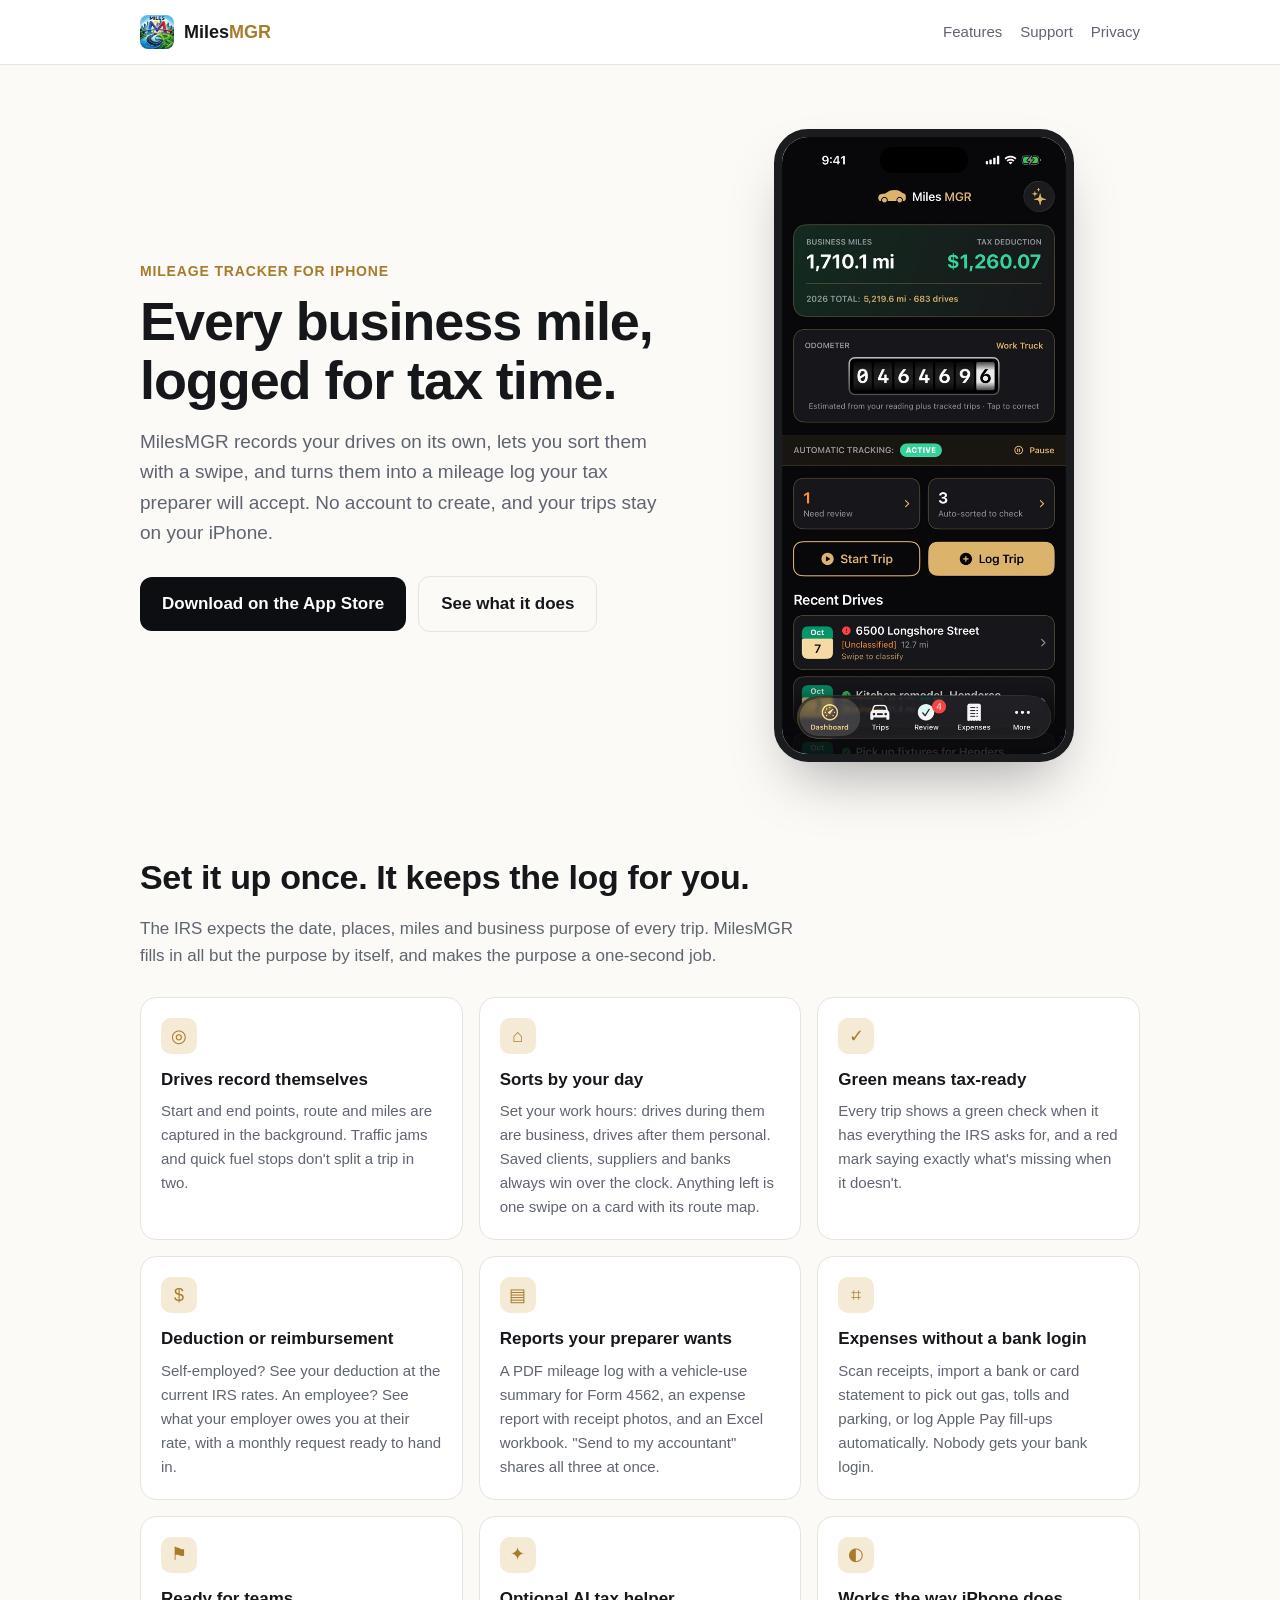
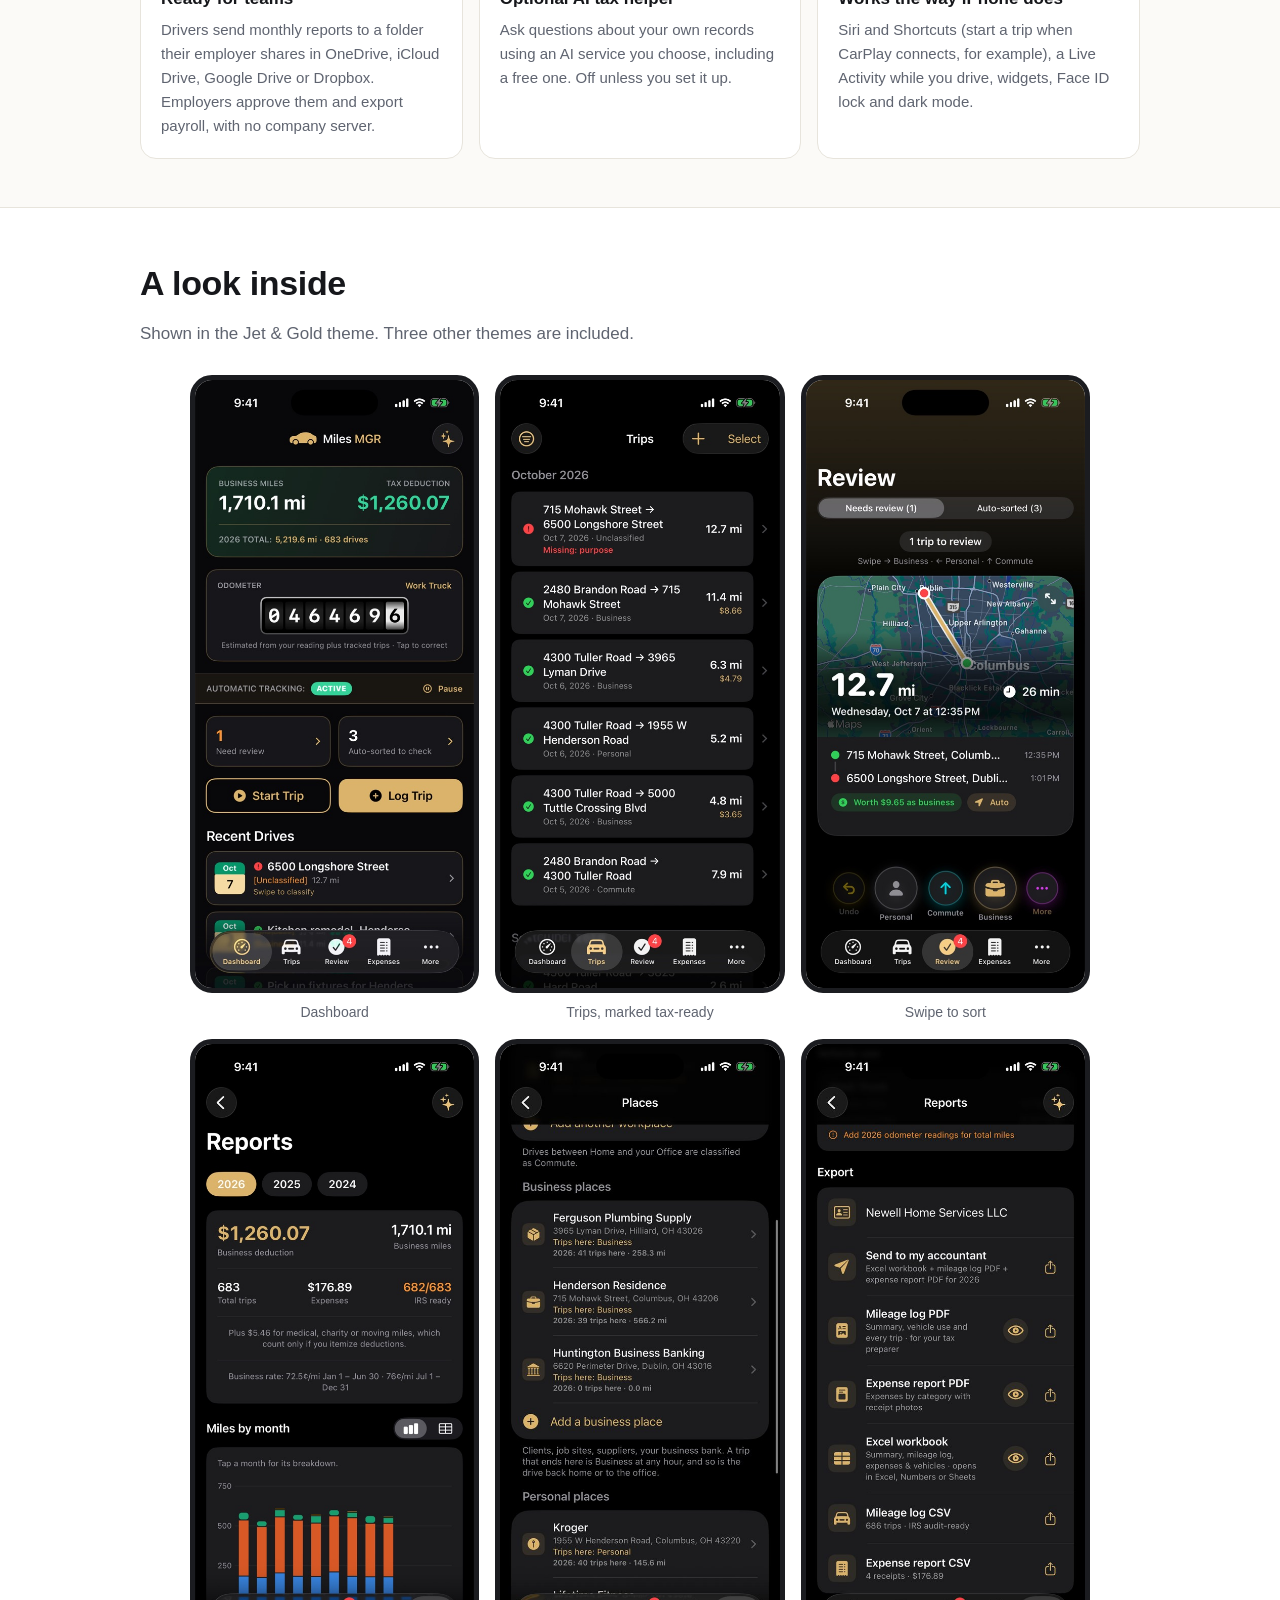
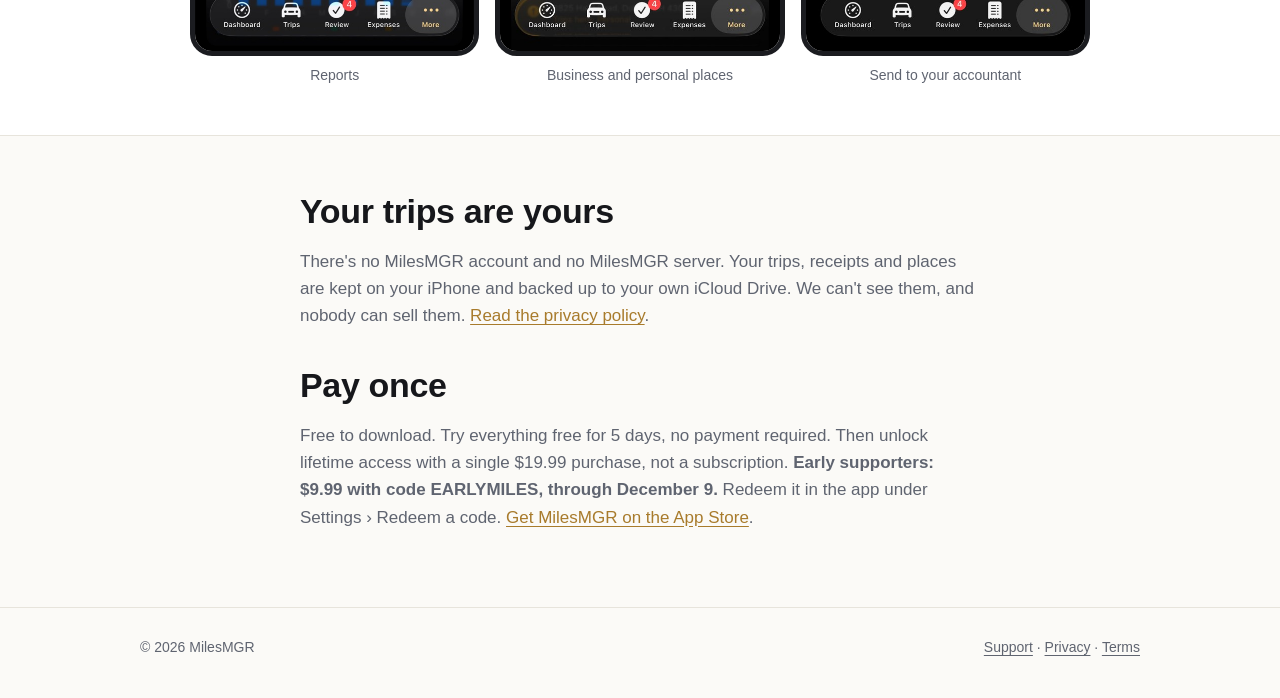
==== commit 3e96e7d4: "Show the EARLYMILES early-supporter offer; it hides itself after December 9 Co-Authored-By: Claude S" ====
--- a/index.html
+++ b/index.html
@@ -11,6 +11,23 @@
 <link rel="icon" href="img/icon.png">
 <link rel="apple-touch-icon" href="img/icon.png">
 <link rel="stylesheet" href="style.css">
+<!-- Meta Pixel Code -->
+<script>
+!function(f,b,e,v,n,t,s)
+{if(f.fbq)return;n=f.fbq=function(){n.callMethod?
+n.callMethod.apply(n,arguments):n.queue.push(arguments)};
+if(!f._fbq)f._fbq=n;n.push=n;n.loaded=!0;n.version='2.0';
+n.queue=[];t=b.createElement(e);t.async=!0;
+t.src=v;s=b.getElementsByTagName(e)[0];
+s.parentNode.insertBefore(t,s)}(window, document,'script',
+'https://connect.facebook.net/en_US/fbevents.js');
+fbq('init', '1832240871127078');
+fbq('track', 'PageView');
+</script>
+<noscript><img height="1" width="1" style="display:none"
+src="https://www.facebook.com/tr?id=1832240871127078&ev=PageView&noscript=1"
+/></noscript>
+<!-- End Meta Pixel Code -->
 </head>
 <body>
 <header class="site-head">
@@ -31,7 +48,7 @@
       <h1>Every business mile, logged for tax time.</h1>
       <p class="lede">MilesMGR records your drives on its own, lets you sort them with a swipe, and turns them into a mileage log your tax preparer will accept. No account to create, and your trips stay on your iPhone.</p>
       <div class="cta">
-        <a class="btn btn-primary" href="https://apps.apple.com/us/app/milesmgr-mileage-drive-log/id6819932792">Download on the App Store</a>
+        <a class="btn btn-primary" href="https://apps.apple.com/us/app/milesmgr-mileage-drive-log/id6819932792?pt=82404571&amp;ct=milesmgr-site">Download on the App Store</a>
         <a class="btn btn-ghost" href="#features">See what it does</a>
       </div>
     </div>
@@ -76,7 +93,7 @@
       <h2>Your trips are yours</h2>
       <p class="sub">There's no MilesMGR account and no MilesMGR server. Your trips, receipts and places are kept on your iPhone and backed up to your own iCloud Drive. We can't see them, and nobody can sell them. <a href="privacy.html">Read the privacy policy</a>.</p>
       <h2>Pay once</h2>
-      <p class="sub">Free to download. Try everything free for 5 days, no payment required. Then unlock lifetime access with a single $19.99 purchase, not a subscription. <a href="https://apps.apple.com/us/app/milesmgr-mileage-drive-log/id6819932792">Get MilesMGR on the App Store</a>.</p>
+      <p class="sub">Free to download. Try everything free for 5 days, no payment required. Then unlock lifetime access with a single $19.99 purchase, not a subscription. <span id="early-offer"><strong>Early supporters: $9.99 with code EARLYMILES, through December 9.</strong> Redeem it in the app under Settings › Redeem a code.</span> <a href="https://apps.apple.com/us/app/milesmgr-mileage-drive-log/id6819932792?pt=82404571&amp;ct=milesmgr-site">Get MilesMGR on the App Store</a>.</p>
     </div>
   </section>
 </main>
@@ -87,5 +104,9 @@
     <span><a href="support.html">Support</a> · <a href="privacy.html">Privacy</a> · <a href="terms.html">Terms</a></span>
   </div>
 </footer>
+<script>
+// The early-supporter offer hides itself after December 9 (US Eastern).
+if (Date.now() >= Date.UTC(2026, 11, 10, 5)) { var e = document.getElementById('early-offer'); if (e) e.remove(); }
+</script>
 </body>
 </html>
